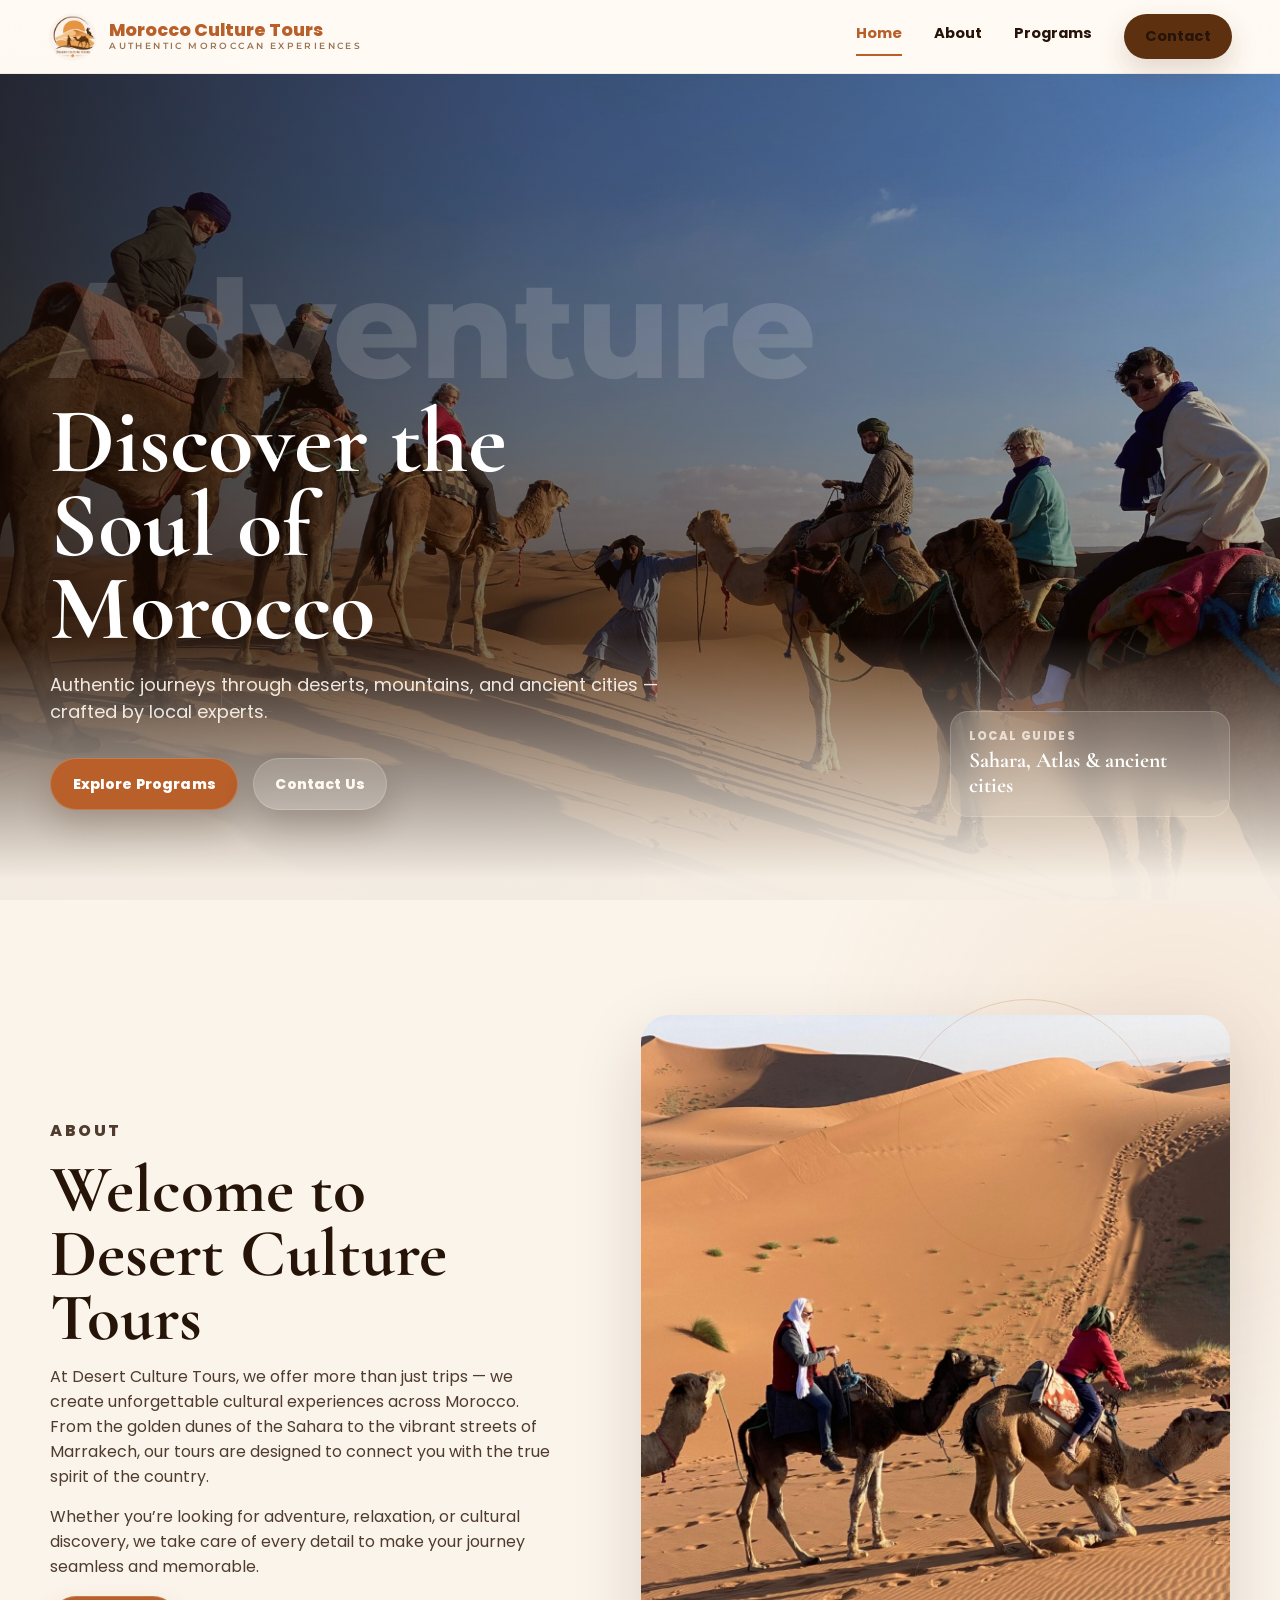
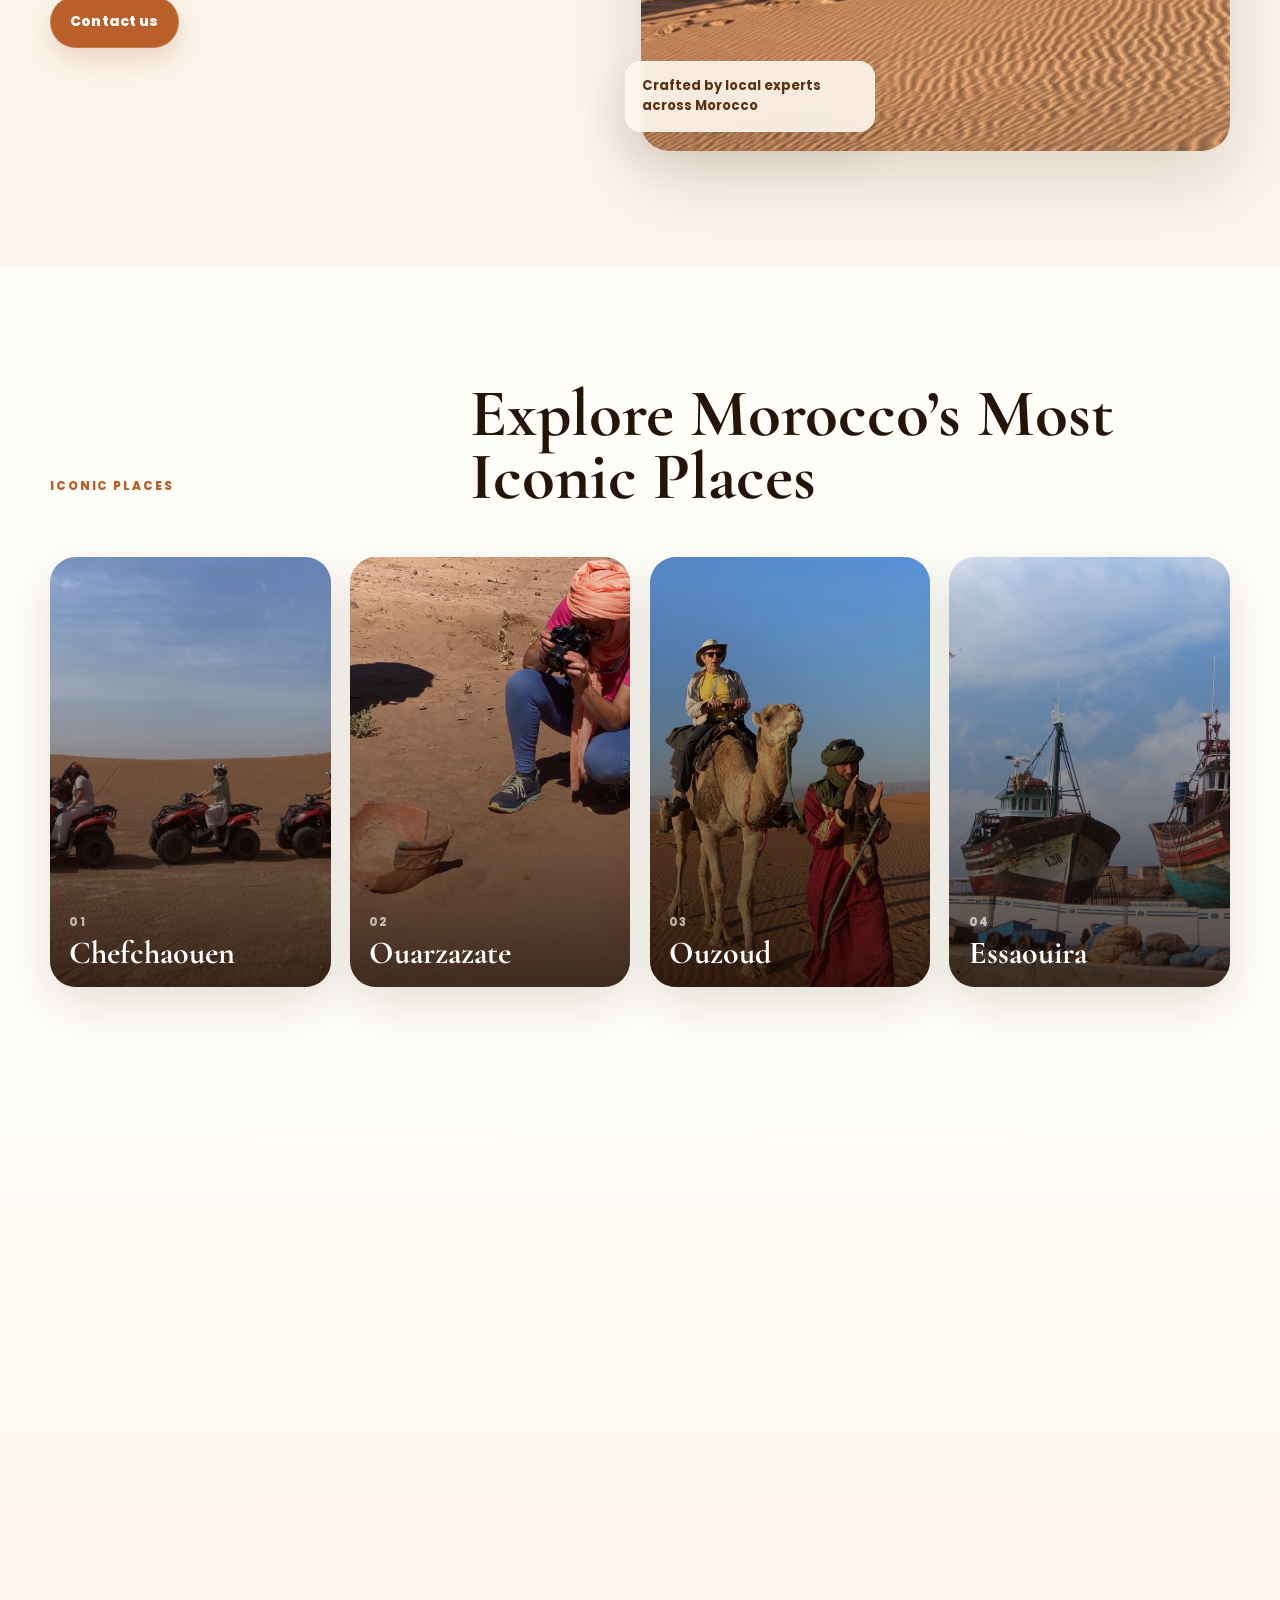
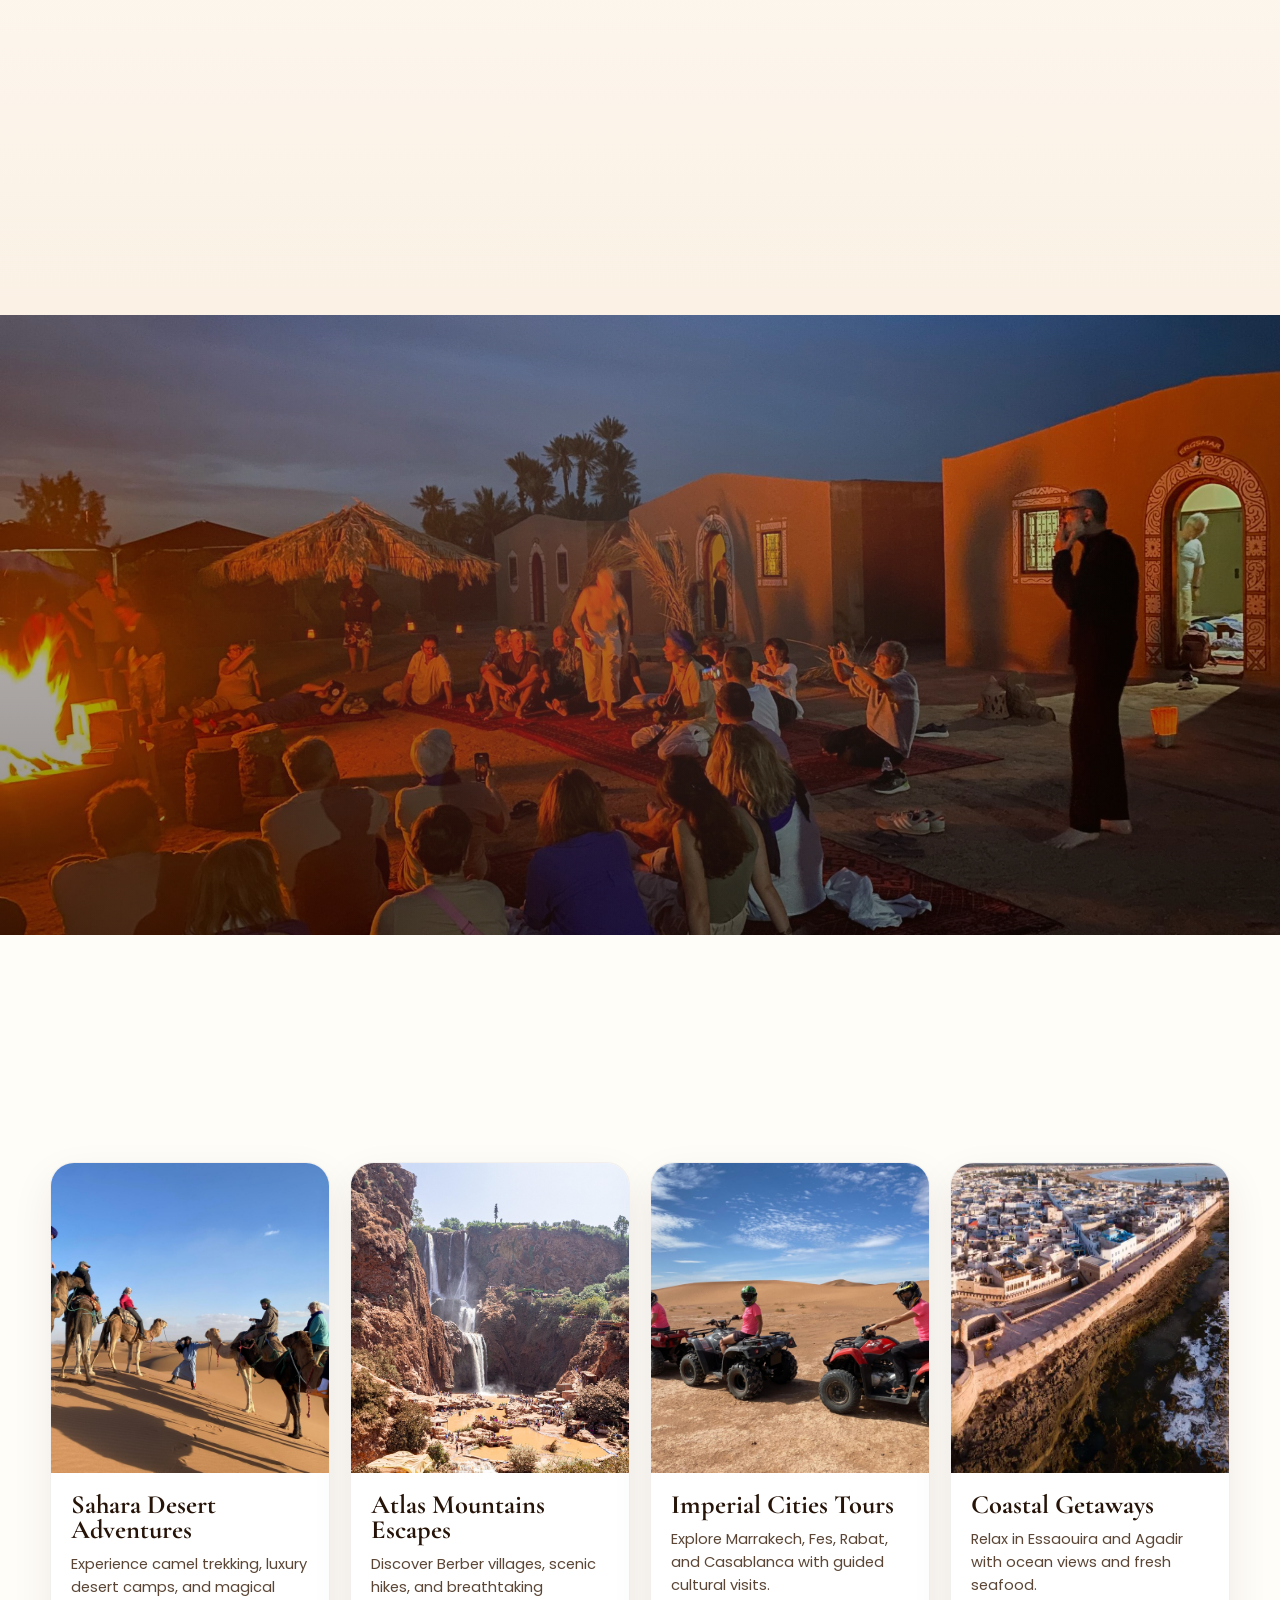
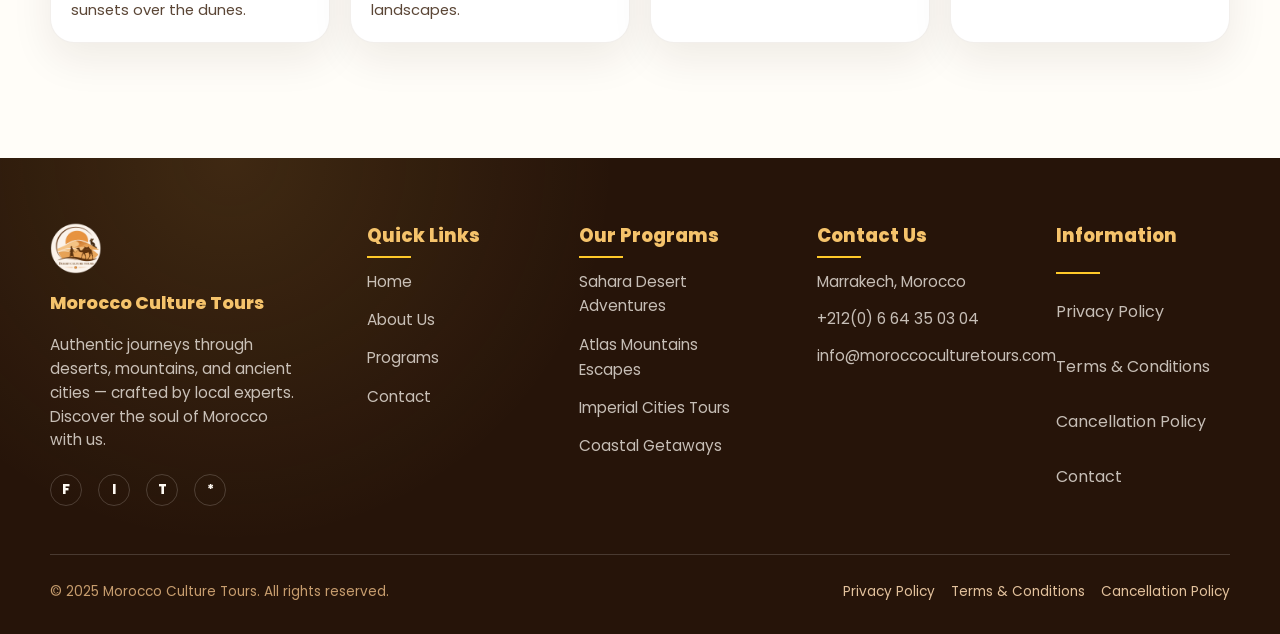
==== index.html @ 479c7462 "all project" ====
﻿<!DOCTYPE html>
<html lang="en">
  <head>
    <meta charset="UTF-8" />
    <meta name="viewport" content="width=device-width, initial-scale=1.0" />
    <title>Morocco Culture Tours | Authentic Moroccan Experiences</title>
    <meta
      name="description"
      content="Authentic journeys through deserts, mountains, and ancient cities crafted by local Morocco travel experts."
    />
    <link rel="canonical" href="https://desertculturetours.dreamhosters.com/" />
    <link rel="icon" href="assets/images/logo.png" />
    <link rel="preconnect" href="https://fonts.googleapis.com" />
    <link rel="preconnect" href="https://fonts.gstatic.com" crossorigin />
    <link
      href="https://fonts.googleapis.com/css2?family=Cormorant+Garamond:wght@500;600;700&family=Montserrat:wght@400;500;600;700;800&family=Playfair+Display:wght@500;600;700;800&family=Poppins:wght@400;500;600;700&display=swap"
      rel="stylesheet"
    />
    <link rel="stylesheet" href="assets/css/style.css" />
  </head>
  <body class="home-page premium-home">
    <a class="skip-link" href="#main">Skip to content</a>

    <header class="mct-header premium-header">
      <a class="mct-brand" href="index.html" aria-label="Morocco Culture Tours home">
        <img src="assets/images/logo.png" alt="Morocco Culture Tours Logo" width="64" height="64" />
        <span class="mct-site-name">
          <span class="main-name">Morocco Culture Tours</span>
          <span class="sub-name">Authentic Moroccan Experiences</span>
        </span>
      </a>
      <button class="mct-toggle" type="button" aria-label="Open menu" aria-expanded="false" aria-controls="mainNav">
        <span></span><span></span><span></span>
      </button>
      <nav aria-label="Primary navigation">
        <ul class="mct-nav" id="mainNav">
          <li class="active"><a href="index.html">Home</a></li>
          <li><a href="about.html">About</a></li>
          <li><a href="programs.html">Programs</a></li>
          <li><a href="contact.html" class="mct-contact-btn">Contact</a></li>
        </ul>
      </nav>
    </header>

    <main id="main">
      <section class="lux-hero" aria-labelledby="hero-title">
        <img
          class="lux-hero-media"
          src="assets/images/hero-sahara.jpeg"
          width="2048"
          height="1536"
          alt="Travelers riding camels through Sahara dunes"
        />
        <div class="lux-hero-overlay"></div>
        <div class="lux-hero-content reveal">
          <p class="hero-kicker">Adventure</p>
          <h1 id="hero-title">Discover the Soul of Morocco</h1>
          <p>
            Authentic journeys through deserts, mountains, and ancient cities &mdash; crafted by local experts.
          </p>
          <div class="hero-actions" aria-label="Home page actions">
            <a class="lux-button" href="programs.html">Explore Programs</a>
            <a class="lux-button secondary" href="contact.html">Contact Us</a>
          </div>
        </div>
        <div class="hero-note reveal" aria-hidden="true">
          <span>Local guides</span>
          <strong>Sahara, Atlas &amp; ancient cities</strong>
        </div>
      </section>

      <section class="lux-section lux-about" aria-labelledby="about-title">
        <div class="lux-container lux-split">
          <div class="lux-copy reveal">
            <p class="eyebrow">About</p>
            <h2 id="about-title">Welcome to Desert Culture Tours</h2>
            <p>
              At Desert Culture Tours, we offer more than just trips &mdash; we create unforgettable cultural experiences
              across Morocco. From the golden dunes of the Sahara to the vibrant streets of Marrakech, our tours are
              designed to connect you with the true spirit of the country.
            </p>
            <p>
              Whether you&rsquo;re looking for adventure, relaxation, or cultural discovery, we take care of every detail to
              make your journey seamless and memorable.
            </p>
            <a class="lux-button compact" href="contact.html">Contact us</a>
          </div>
          <figure class="lux-image-stack reveal">
            <img src="assets/images/about-story.jpeg" width="2048" height="1536" alt="Camel caravan crossing Sahara dunes" />
            <figcaption>Crafted by local experts across Morocco</figcaption>
          </figure>
        </div>
      </section>

      <section class="lux-section lux-destinations" aria-labelledby="destinations-title">
        <div class="lux-container">
          <div class="lux-section-head reveal">
            <p class="eyebrow">Iconic Places</p>
            <h2 id="destinations-title">Explore Morocco&rsquo;s Most Iconic Places</h2>
          </div>
          <div class="lux-destination-grid">
            <article class="lux-destination-card reveal">
              <img src="assets/images/chefchaouen.jpeg" width="1024" height="1024" alt="Chefchaouen blue city streets" />
              <div>
                <span>01</span>
                <h3>Chefchaouen</h3>
              </div>
            </article>
            <article class="lux-destination-card reveal">
              <img src="assets/images/ouarzazate.jpeg" width="1536" height="2048" alt="Ouarzazate desert architecture" />
              <div>
                <span>02</span>
                <h3>Ouarzazate</h3>
              </div>
            </article>
            <article class="lux-destination-card reveal">
              <img src="assets/images/ouzoud.jpeg" width="1536" height="2048" alt="Ouzoud waterfalls surrounded by cliffs" />
              <div>
                <span>03</span>
                <h3>Ouzoud</h3>
              </div>
            </article>
            <article class="lux-destination-card reveal">
              <img src="assets/images/essaouira.jpg" width="1280" height="960" alt="Essaouira coastal medina and ocean" />
              <div>
                <span>04</span>
                <h3>Essaouira</h3>
              </div>
            </article>
          </div>
        </div>
      </section>

      <section class="lux-section lux-experience" aria-labelledby="experience-title">
        <div class="lux-container lux-split reverse">
          <div class="experience-collage reveal" aria-label="Moroccan travel moments">
            <img class="collage-main" src="assets/images/program-zagora.jpg" width="1024" height="768" alt="Camel ride in the Moroccan desert" />
            <img class="collage-round" src="assets/images/about-story.jpeg" width="2048" height="1536" alt="Travelers with camels in the Sahara" />
            <img class="collage-small" src="assets/images/about-hero.jpeg" width="2048" height="1536" alt="Local guide in the desert" />
          </div>
          <div class="lux-copy reveal">
            <p class="eyebrow">Experience</p>
            <h2 id="experience-title">Experience Morocco Differently</h2>
            <p>
              Morocco is a land of contrasts &mdash; where ancient traditions meet modern life. With Desert Culture Tours, you&rsquo;ll:
            </p>
            <ul class="lux-experience-list">
              <li><span></span>Walk through historic medinas</li>
              <li><span></span>Share tea with local families</li>
              <li><span></span>Ride camels across the Sahara</li>
              <li><span></span>Discover hidden gems away from crowds</li>
            </ul>
          </div>
        </div>
      </section>

      <section class="lux-cta" aria-labelledby="cta-title">
        <img src="assets/images/program-ouzoud.jpeg" width="1884" height="850" alt="Golden Sahara dunes at sunset" />
        <div class="lux-cta-overlay"></div>
        <div class="lux-cta-content reveal">
          <p class="eyebrow">Plan Your Journey</p>
          <h2 id="cta-title">Start Your Moroccan Adventure Today</h2>
          <p>Let us design your perfect journey through Morocco.</p>
          <a class="lux-button secondary light" href="about.html">About us</a>
        </div>
      </section>

      <section class="lux-section lux-tours" aria-labelledby="tours-title">
        <div class="lux-container">
          <div class="lux-section-head reveal">
            <p class="eyebrow">Signature Tours</p>
            <h2 id="tours-title">Our Most Popular Tours</h2>
            <a class="lux-text-link" href="programs.html">Discover more</a>
          </div>
          <div class="lux-tour-grid">
            <article class="lux-tour-card reveal">
              <img src="assets/images/hero-sahara.jpeg" width="2048" height="1536" alt="Sahara Desert Adventures" />
              <div>
                <h3>Sahara Desert Adventures</h3>
                <p>Experience camel trekking, luxury desert camps, and magical sunsets over the dunes.</p>
              </div>
            </article>
            <article class="lux-tour-card reveal">
              <img src="assets/images/program-atlas.jpg" width="1024" height="768" alt="Atlas Mountains Escapes" />
              <div>
                <h3>Atlas Mountains Escapes</h3>
                <p>Discover Berber villages, scenic hikes, and breathtaking landscapes.</p>
              </div>
            </article>
            <article class="lux-tour-card reveal">
              <img src="assets/images/program-imperial.jpeg" width="1024" height="768" alt="Imperial Cities Tours" />
              <div>
                <h3>Imperial Cities Tours</h3>
                <p>Explore Marrakech, Fes, Rabat, and Casablanca with guided cultural visits.</p>
              </div>
            </article>
            <article class="lux-tour-card reveal">
              <img src="assets/images/program-essaouira.webp" width="1000" height="667" alt="Coastal Getaways" />
              <div>
                <h3>Coastal Getaways</h3>
                <p>Relax in Essaouira and Agadir with ocean views and fresh seafood.</p>
              </div>
            </article>
          </div>
        </div>
      </section>
    </main>

    <footer class="mct-footer premium-footer">
      <div class="mct-footer-container">
        <div class="mct-footer-grid">
          <div class="mct-footer-brand">
            <div class="mct-footer-logo">
              <img src="assets/images/logo.png" alt="Morocco Culture Tours Logo" />
              <span class="site-name">Morocco Culture Tours</span>
            </div>
            <div class="mct-footer-tagline">
              Authentic journeys through deserts, mountains, and ancient cities &mdash; crafted by local experts.
              Discover the soul of Morocco with us.
            </div>
            <div class="mct-footer-social">
              <span aria-label="Facebook">F</span>
              <span aria-label="Instagram">I</span>
              <span aria-label="Twitter">T</span>
              <span aria-label="TripAdvisor">*</span>
            </div>
          </div>
          <div>
            <h4>Quick Links</h4>
            <ul class="mct-footer-links">
              <li><a href="index.html">Home</a></li>
              <li><a href="about.html">About Us</a></li>
              <li><a href="programs.html">Programs</a></li>
              <li><a href="contact.html">Contact</a></li>
            </ul>
          </div>
          <div>
            <h4>Our Programs</h4>
            <ul class="mct-footer-links">
              <li><a href="programs.html">Sahara Desert Adventures</a></li>
              <li><a href="programs.html">Atlas Mountains Escapes</a></li>
              <li><a href="programs.html">Imperial Cities Tours</a></li>
              <li><a href="programs.html">Coastal Getaways</a></li>
            </ul>
          </div>
          <div class="mct-footer-contact">
            <h4>Contact Us</h4>
            <p>Marrakech, Morocco</p>
            <p>+212(0) 6 64 35 03 04</p>
            <p>info@moroccoculturetours.com</p>
          </div>
          <nav aria-label="Information">
            <h3>Information</h3>
            <a href="privacy-policy.html">Privacy Policy</a>
            <a href="terms.html">Terms &amp; Conditions</a>
            <a href="cancellation-policy.html">Cancellation Policy</a>
            <a href="contact.html">Contact</a>
          </nav>
        </div>
        <div class="mct-footer-bottom">
          <div>&copy; 2025 Morocco Culture Tours. All rights reserved.</div>
          <div class="mct-footer-bottom-links">
            <a href="privacy-policy.html">Privacy Policy</a>
            <a href="terms.html">Terms &amp; Conditions</a>
            <a href="cancellation-policy.html">Cancellation Policy</a>
          </div>
        </div>
      </div>
    </footer>
    <script src="assets/js/script.js"></script>
  </body>
</html>
---- assets/css/style.css ----
:root {
  --page: #fffdf9;
  --cream: #fbf2e8;
  --soft: #fff7ee;
  --orange: #ef9638;
  --orange-dark: #be6418;
  --brown: #693206;
  --brown-dark: #4d2506;
  --ink: #111111;
  --muted: #5d5148;
  --gold: #f8c516;
  --line: rgba(239, 150, 56, 0.45);
  --shadow: 0 20px 55px rgba(66, 43, 22, 0.14);
}

* {
  box-sizing: border-box;
}

html {
  scroll-behavior: smooth;
  overflow-x: hidden;
}

body {
  margin: 0;
  color: var(--ink);
  background: var(--page);
  font-family: "Poppins", "Montserrat", sans-serif;
  line-height: 1.5;
  overflow-x: hidden;
}

img {
  display: block;
  max-width: 100%;
  height: auto;
}

a {
  color: inherit;
}

:focus-visible {
  outline: 3px solid #0d7fa5;
  outline-offset: 3px;
}

.skip-link {
  position: fixed;
  top: 1rem;
  left: 1rem;
  z-index: 200;
  transform: translateY(-160%);
  padding: 0.7rem 1rem;
  background: var(--brown);
  color: #fff;
  text-decoration: none;
}

.skip-link:focus {
  transform: translateY(0);
}

.container {
  width: min(1120px, calc(100% - 2rem));
  margin-inline: auto;
}

.mct-header {
  position: sticky;
  top: 0;
  z-index: 100;
  display: flex;
  align-items: center;
  justify-content: space-between;
  min-height: 88px;
  padding: 0.7rem 3rem;
  border-bottom: 1px solid rgba(190, 100, 24, 0.32);
  background: #fffaf4;
}

.mct-brand {
  display: flex;
  align-items: center;
  gap: 0.7rem;
  text-decoration: none;
  min-width: 0;
}

.mct-brand img {
  width: 54px;
  height: 54px;
  object-fit: contain;
}

.mct-site-name {
  display: flex;
  flex-direction: column;
  min-width: 0;
}

.main-name {
  color: var(--orange-dark);
  font-size: 1.25rem;
  font-weight: 800;
  line-height: 1.1;
  white-space: nowrap;
}

.sub-name {
  color: #a47850;
  font-family: "Montserrat", sans-serif;
  font-size: 0.62rem;
  font-weight: 600;
  letter-spacing: 2.8px;
  line-height: 1.3;
  text-transform: uppercase;
  white-space: nowrap;
}

.mct-nav {
  display: flex;
  align-items: center;
  gap: 2rem;
  padding: 0;
  margin: 0;
  list-style: none;
}

.mct-nav a {
  display: block;
  padding: 0.35rem 0 0.55rem;
  border-bottom: 2px solid transparent;
  color: #1f1611;
  font-size: 1rem;
  font-weight: 600;
  text-decoration: none;
  transition: color 0.2s ease, border-color 0.2s ease, transform 0.2s ease;
}

.mct-nav a:hover,
.mct-nav .active > a {
  color: var(--orange-dark);
  border-bottom-color: var(--orange);
}

.mct-nav .mct-contact-btn {
  min-width: 112px;
  padding: 0.65rem 1.25rem;
  border: 0;
  border-radius: 999px;
  background: var(--orange-dark);
  color: #fff;
  text-align: center;
}

.mct-nav .active > .mct-contact-btn,
.mct-nav .mct-contact-btn:hover {
  border: 0;
  background: #a95716;
  color: #fff;
}

.mct-toggle {
  display: none;
  width: 44px;
  height: 44px;
  border: 0;
  background: transparent;
  cursor: pointer;
}

.mct-toggle span {
  display: block;
  width: 25px;
  height: 2px;
  margin: 6px auto;
  background: var(--brown);
}

.home-hero,
.page-hero {
  position: relative;
  overflow: hidden;
  background: #fff;
}

.home-hero {
  min-height: 890px;
}

.home-hero > img {
  position: absolute;
  inset: 0;
  width: 100%;
  height: 100%;
  object-fit: cover;
  object-position: center 38%;
  filter: saturate(1.08);
}

.home-hero::before {
  display: none;
}

.home-hero::after {
  display: none;
}

.home-hero .hero-inner {
  display: none;
}

.home-page .hero-shade {
  display: none;
}

.home-hero::before {
  content: "";
  position: absolute;
  right: 7%;
  bottom: 5%;
  width: min(33vw, 440px);
  aspect-ratio: 0.55;
  background: url("../images/morocco-detail.png") center bottom / contain no-repeat;
  z-index: 2;
}

.home-hero::after,
.page-hero::after,
.desert-cta::after {
  content: "";
  position: absolute;
  left: -2%;
  right: -2%;
  bottom: -1px;
  height: 90px;
  pointer-events: none;
  background:
    radial-gradient(circle at 8% 64%, transparent 0 12px, #fff 13px 15px, transparent 16px),
    radial-gradient(circle at 18% 42%, transparent 0 9px, #fff 10px 12px, transparent 13px),
    radial-gradient(circle at 28% 70%, transparent 0 15px, #fff 16px 19px, transparent 20px),
    radial-gradient(circle at 40% 48%, transparent 0 7px, #fff 8px 10px, transparent 11px),
    radial-gradient(circle at 55% 68%, transparent 0 11px, #fff 12px 14px, transparent 15px),
    radial-gradient(circle at 76% 44%, transparent 0 8px, #fff 9px 12px, transparent 13px),
    linear-gradient(to bottom, transparent 0 34%, #fff 35% 100%);
  background-size: 120px 80px, 150px 70px, 130px 82px, 110px 74px, 150px 78px, 120px 80px, 100% 100%;
  z-index: 4;
}

.hero-shade {
  position: absolute;
  inset: 0;
  background: linear-gradient(to bottom, rgba(0, 56, 66, 0.1), rgba(34, 20, 8, 0.15) 68%, rgba(34, 20, 8, 0.22));
  z-index: 1;
}

.hero-inner {
  position: relative;
  z-index: 3;
  width: min(1120px, calc(100% - 2rem));
  min-height: 760px;
  margin-inline: auto;
  padding-top: 8rem;
  color: #fff;
}

.home-hero h2 {
  margin: 0;
  color: rgba(255, 255, 255, 0.78);
  font-family: "Montserrat", sans-serif;
  font-size: clamp(5rem, 11vw, 10rem);
  font-weight: 800;
  line-height: 0.9;
}

.home-hero h1 {
  width: 520px;
  margin: 21rem 0 0 0;
  color: #fff;
  font-family: "Playfair Display", Georgia, serif;
  font-size: clamp(2.8rem, 4.8vw, 4.7rem);
  font-weight: 800;
  line-height: 1;
}

.home-hero p {
  max-width: 610px;
  margin: 1rem 0 0;
  color: #fff;
  font-size: 1.02rem;
  font-weight: 500;
}

.page-hero {
  min-height: 900px;
  padding: 0;
}

.page-hero .container {
  position: relative;
  min-height: inherit;
  z-index: 3;
}

.page-hero h1 {
  position: absolute;
  margin: 0;
  color: rgba(239, 150, 56, 0.94);
  font-family: "Playfair Display", Georgia, serif;
  font-size: clamp(5rem, 11vw, 10.5rem);
  font-weight: 700;
  line-height: 0.9;
}

.page-hero .script-label {
  display: none;
}

.programs-hero,
.about-hero {
  background-position: center bottom;
  background-size: cover;
  background-repeat: no-repeat;
}

.programs-hero {
  min-height: 900px;
  background-image: url("../images/clone-programs-hero.png");
  background-position: center top;
}

.programs-hero::before,
.about-hero::before {
  content: "";
  position: absolute;
  width: min(29vw, 455px);
  aspect-ratio: 1;
  border-radius: 50%;
  background: radial-gradient(circle at 55% 62%, #fff916 0, #ffd51b 42%, #ffc114 100%);
  z-index: 1;
}

.programs-hero::before {
  top: 12px;
  left: 8.2%;
}

.programs-hero::before,
.programs-hero::after {
  display: none;
}

.programs-hero h1 {
  top: 112px;
  left: -2.5rem;
  z-index: 2;
  opacity: 0;
}

.about-hero {
  background-image: url("../images/clone-about-hero.png");
  background-position: center top;
}

.about-hero::before,
.about-hero::after {
  display: none;
}

.about-hero h1 {
  top: 90px;
  right: -1.3rem;
  font-size: clamp(5rem, 10vw, 10rem);
  opacity: 0;
}

.script-label {
  position: relative;
  display: inline-flex;
  align-items: center;
  min-width: 125px;
  margin: 0 0 1.1rem;
  padding: 0.42rem 1.2rem;
  border-radius: 999px;
  background: var(--orange);
  color: #fff;
  font-family: "Playfair Display", Georgia, serif;
  font-size: 0.95rem;
  font-weight: 700;
  line-height: 1;
}

.script-label::after {
  content: "";
  position: absolute;
  left: 100%;
  top: 50%;
  width: min(45vw, 480px);
  height: 1px;
  background: var(--line);
}

.split-section,
.story-section,
.experience,
.destinations,
.popular-tours,
.program-list,
.mission-section,
.why-section {
  padding: clamp(4.5rem, 8vw, 7rem) 0;
}

.split-section {
  position: relative;
  background: #fff;
}

.about-page .split-section {
  background: var(--cream);
  padding-top: 4.4rem;
  padding-bottom: 5.2rem;
}

.split-section::after {
  content: "Welcome";
  position: absolute;
  left: 20%;
  bottom: -1.8rem;
  z-index: 0;
  color: rgba(239, 150, 56, 0.17);
  font-family: "Playfair Display", Georgia, serif;
  font-size: clamp(6rem, 13vw, 13rem);
  font-weight: 700;
  line-height: 1;
  pointer-events: none;
}

.about-page .split-section::after,
body:has(.about-hero) .split-section::after {
  content: "Tours";
}

.split-grid {
  position: relative;
  z-index: 1;
  display: grid;
  grid-template-columns: minmax(0, 0.9fr) minmax(0, 1.1fr);
  gap: clamp(2rem, 7vw, 7rem);
  align-items: center;
}

.home-page .split-grid,
.about-page .split-section .split-grid {
  width: min(850px, calc(100% - 2rem));
}

.about-page .split-section .split-grid {
  grid-template-columns: 0.95fr 1.05fr;
  gap: 4.5rem;
}

.section-copy {
  max-width: 620px;
}

.section-copy h2,
.section-title h2,
.desert-cta h2,
.glass-card h2,
.policy-content h1 {
  margin: 0 0 1rem;
  color: var(--orange);
  font-family: "Playfair Display", Georgia, serif;
  font-size: clamp(2.3rem, 4.2vw, 4rem);
  font-weight: 700;
  line-height: 1.05;
}

.section-copy p,
.tour-teaser p,
.why-card p,
.policy-content p {
  color: var(--ink);
  font-size: 1rem;
}

.mct-button,
.details-toggle {
  display: inline-flex;
  align-items: center;
  justify-content: center;
  min-height: 42px;
  padding: 0.72rem 1.35rem;
  border: 0;
  border-radius: 999px;
  background: var(--orange);
  color: #fff;
  font-family: "Poppins", sans-serif;
  font-size: 0.92rem;
  font-weight: 700;
  line-height: 1;
  text-decoration: none;
  cursor: pointer;
  transition: transform 0.18s ease, background-color 0.18s ease, box-shadow 0.18s ease;
}

.mct-button::after {
  content: "  >";
  font-weight: 800;
}

.mct-button:hover,
.details-toggle:hover {
  transform: translateY(-2px);
  background: var(--orange-dark);
  box-shadow: 0 10px 20px rgba(190, 100, 24, 0.18);
}

.mct-button.light {
  background: var(--brown);
}

.portrait-wrap {
  position: relative;
}

.portrait-wrap .script-label {
  display: none;
}

.portrait-wrap img,
.rounded-img,
.experience-image img {
  width: 100%;
  max-height: 500px;
  object-fit: cover;
  filter: drop-shadow(0 16px 25px rgba(31, 17, 5, 0.12));
}

.about-page .split-section .rounded-img {
  max-height: 350px;
}

.portrait-wrap img,
.rounded-img {
  clip-path: polygon(8% 15%, 18% 4%, 43% 0, 56% 8%, 78% 5%, 100% 24%, 94% 52%, 100% 78%, 72% 94%, 49% 100%, 26% 94%, 5% 83%, 0 55%);
}

.destinations {
  background: #fff;
}

.section-title {
  text-align: center;
  margin-bottom: 2.2rem;
}

.section-title .script-label {
  justify-content: center;
}

.section-title .script-label::before {
  content: "";
  position: absolute;
  right: 100%;
  top: 50%;
  width: min(45vw, 480px);
  height: 1px;
  background: var(--line);
}

.destination-grid {
  display: grid;
  grid-template-columns: repeat(4, 1fr);
  gap: 2rem;
}

.destination-card {
  position: relative;
  min-height: 455px;
  overflow: hidden;
  border-radius: 8px;
  background: #ddd;
  box-shadow: 0 12px 24px rgba(26, 14, 3, 0.12);
  transition: transform 0.22s ease, box-shadow 0.22s ease;
}

.destination-card img {
  width: 100%;
  height: 100%;
  min-height: 455px;
  object-fit: cover;
}

.destination-card::after {
  content: "";
  position: absolute;
  inset: auto 0 0;
  height: 46%;
  background: linear-gradient(to top, rgba(0, 0, 0, 0.75), transparent);
}

.destination-card h3 {
  position: absolute;
  left: 1.2rem;
  bottom: 1.2rem;
  z-index: 1;
  margin: 0;
  color: #fff;
  font-family: "Great Vibes", cursive;
  font-size: 2.1rem;
  font-weight: 400;
  text-shadow: 0 2px 10px rgba(0, 0, 0, 0.35);
}

.experience .split-grid {
  grid-template-columns: 0.9fr 1.1fr;
}

.experience-image {
  position: relative;
  min-height: 520px;
}

.experience-image img {
  position: absolute;
  object-fit: cover;
  box-shadow: none;
}

.experience-image img:nth-child(1),
.experience-image img {
  left: 0;
  top: 0;
  width: 44%;
  height: 310px;
  border-radius: 90px 12px 12px 12px;
}

.experience-image::before,
.experience-image::after {
  content: "";
  position: absolute;
  background-size: cover;
  background-position: center;
  box-shadow: 0 0 0 14px #fff;
}

.experience-image::before {
  left: 27%;
  top: 140px;
  width: 48%;
  aspect-ratio: 1;
  border-radius: 50%;
  background-image: url("../images/program-zagora.jpg");
}

.experience-image::after {
  right: 0;
  bottom: 0;
  width: 36%;
  height: 300px;
  border-radius: 12px 12px 90px 12px;
  background-image: url("../images/about-hero.jpeg");
}

.check-list {
  display: grid;
  gap: 1rem;
  padding: 0;
  margin: 1.8rem 0 0;
  list-style: none;
}

.check-list li {
  position: relative;
  padding: 0.8rem 1rem 0.8rem 3.1rem;
  border-radius: 8px;
  background: var(--cream);
  color: var(--brown);
  font-weight: 500;
}

.check-list li::before {
  content: "+";
  position: absolute;
  left: 1.05rem;
  top: 50%;
  transform: translateY(-50%);
  color: var(--orange);
  font-weight: 900;
}

.desert-cta {
  position: relative;
  min-height: 760px;
  overflow: hidden;
  background: #fff url("../images/clone-desert-band.png") center bottom / cover no-repeat;
}

.about-page .desert-cta {
  min-height: 850px;
  background-image: url("../images/clone-about-book-band.png");
  background-position: center top;
}

.about-page .desert-cta::after {
  display: none;
}

.about-page .desert-cta .container {
  padding-top: 4rem;
  opacity: 0;
}

.desert-cta .container {
  position: relative;
  z-index: 2;
  padding-top: 6rem;
  padding-left: 46%;
}

.desert-cta .script-label {
  position: absolute;
  left: -42%;
  top: 4rem;
  z-index: 0;
  display: block;
  min-width: 0;
  padding: 0;
  background: transparent;
  color: rgba(239, 150, 56, 0.17);
  font-size: clamp(6rem, 13vw, 13rem);
  pointer-events: none;
}

.desert-cta .script-label::after {
  display: none;
}

.desert-cta h2 {
  color: var(--brown-dark);
  font-size: clamp(2.7rem, 4.9vw, 5rem);
}

.desert-cta p {
  color: #100c09;
}

.popular-tours {
  background: #fff;
}

.tour-teaser-grid {
  display: grid;
  grid-template-columns: repeat(4, 1fr);
  gap: 2rem;
}

.tour-teaser {
  background: transparent;
}

.tour-teaser img {
  width: 100%;
  height: 440px;
  object-fit: cover;
  border-radius: 8px;
}

.tour-teaser h3 {
  margin: 1.1rem 0 0.35rem;
  color: #0e0a06;
  font-family: "Playfair Display", Georgia, serif;
  font-size: 1.45rem;
  line-height: 1.05;
}

.tour-teaser p {
  margin: 0;
  line-height: 1.45;
}

.story-section {
  background: #fff;
}

.story-section .split-grid {
  grid-template-columns: 0.85fr 1.15fr;
}

.story-section .reverse > img {
  order: 2;
  max-height: 640px;
}

.why-section {
  background: #fff;
}

.why-grid {
  display: grid;
  grid-template-columns: repeat(4, 1fr);
  gap: 1.6rem;
}

.why-card {
  min-height: 220px;
  padding: 2rem 1.25rem;
  border-radius: 8px;
  background: #fff;
  box-shadow: 0 10px 24px rgba(26, 14, 3, 0.13);
  text-align: center;
}

.why-card img {
  width: 70px;
  height: 70px;
  object-fit: contain;
  margin: 0 auto 1rem;
}

.why-card h3 {
  margin: 0 0 0.8rem;
  color: var(--orange);
  font-family: "Playfair Display", Georgia, serif;
  font-size: 1.35rem;
}

.why-card p {
  margin: 0;
}

.mission-section {
  background: #fff;
}

.mission-section h3 {
  margin: 0 0 1rem;
  color: var(--orange);
  font-family: "Playfair Display", Georgia, serif;
  font-size: clamp(2rem, 3.4vw, 3.1rem);
  line-height: 1.02;
}

.program-list {
  padding-top: 6rem;
  background: #fff;
}

.program-list .container {
  width: min(1150px, calc(100% - 2rem));
  display: grid;
  grid-template-columns: repeat(3, 1fr);
  gap: 2rem;
  align-items: start;
}

.program-card {
  overflow: hidden;
  border-radius: 8px;
  background: var(--orange);
  box-shadow: none;
  transition: transform 0.2s ease, box-shadow 0.2s ease;
}

.program-card:first-child {
  grid-row: span 2;
}

.program-card > img {
  width: 100%;
  height: 255px;
  object-fit: cover;
}

.program-card:first-child > img {
  height: 645px;
  object-position: center;
}

.program-summary {
  padding: 1.35rem 1.5rem 1.45rem;
  background: var(--orange);
  color: #fff;
}

.duration {
  display: inline-flex;
  align-items: center;
  gap: 0.55rem;
  margin-bottom: 0.85rem;
  color: #fff;
  font-size: 1rem;
  font-weight: 800;
}

.duration::before {
  content: "";
  width: 15px;
  height: 15px;
  border-radius: 50%;
  background: #fff;
  box-shadow: inset 5px 0 0 rgba(239, 150, 56, 0.45);
}

.program-summary h2 {
  min-height: 3.1rem;
  margin: 0 0 1rem;
  color: #fff;
  font-family: "Playfair Display", Georgia, serif;
  font-size: 1.78rem;
  font-weight: 800;
  line-height: 1.02;
}

.program-actions {
  display: flex;
  gap: 1rem;
  align-items: center;
  flex-wrap: wrap;
}

.program-actions .mct-button {
  min-height: 40px;
  padding: 0.65rem 1.25rem;
  border-radius: 5px;
  background: #fff;
  color: var(--orange);
}

.program-actions .mct-button:hover {
  background: #fff8f1;
}

.details-toggle {
  min-height: 40px;
  padding: 0.65rem 1.25rem;
  border-radius: 5px;
  background: var(--brown);
  color: #fff;
}

.program-details {
  display: none;
  padding: 1.35rem 1.5rem;
  background: #fffaf3;
  color: #1b120c;
}

.program-details.open {
  display: block;
}

.program-details h2,
.program-details h3,
.program-details h4 {
  color: var(--brown);
  font-family: "Playfair Display", Georgia, serif;
}

.program-details h2 {
  display: none;
}

.program-details h3 {
  margin-top: 0;
  font-size: 1.35rem;
}

.program-details h4 {
  margin: 1rem 0 0.25rem;
}

.program-details p,
.program-details li {
  color: #3f332a;
  font-size: 0.94rem;
}

.contact-section {
  min-height: calc(100vh - 88px);
  display: grid;
  place-items: center;
  padding: clamp(3rem, 6vw, 5rem) 1rem;
  background: #fff;
}

.contact-page .mct-header,
.contact-page .mct-footer {
  display: none;
}

.contact-page .contact-section {
  min-height: 100vh;
}

.contact-grid {
  width: min(1140px, 100%);
  display: grid;
  grid-template-columns: 540px minmax(0, 1fr);
  gap: 3.1rem;
  padding: 0.7rem;
  border-radius: 8px;
  background: #fff;
  box-shadow: 0 22px 60px rgba(0, 0, 0, 0.13);
}

.contact-visual {
  position: relative;
  min-height: 690px;
  overflow: hidden;
  border-radius: 7px;
  background: #123 url("../images/clone-contact-desert.png") center top / cover no-repeat;
}

.contact-visual::before {
  content: "";
  position: absolute;
  inset: 0;
  background: linear-gradient(to bottom, rgba(0, 46, 57, 0.42), rgba(10, 8, 6, 0.1) 46%, rgba(0, 0, 0, 0.35));
}

.contact-visual-card {
  position: absolute;
  left: 0.7rem;
  right: 0.7rem;
  bottom: 0.7rem;
  padding: 1.9rem 2rem;
  border-radius: 8px;
  background: rgba(255, 250, 242, 0.88);
  backdrop-filter: blur(4px);
}

.contact-visual-card h2 {
  margin: 0 0 0.6rem;
  color: #000;
  font-family: "Poppins", sans-serif;
  font-size: 1.65rem;
  line-height: 1.18;
}

.contact-visual-card p {
  margin: 0 0 1.6rem;
  color: #141414;
  font-size: 1rem;
}

.contact-copy {
  padding: 2.3rem 1.9rem 1.5rem 0;
  text-align: center;
}

.contact-copy h1 {
  margin: 0 0 1.45rem;
  color: #000;
  font-family: "Poppins", sans-serif;
  font-size: clamp(2.3rem, 3.3vw, 3.1rem);
  font-weight: 800;
  line-height: 1.08;
}

.contact-copy > p {
  max-width: 520px;
  margin: 0 auto 2.1rem;
  color: #0c0c0c;
  font-size: 1rem;
}

.custom-cf7 {
  display: grid;
  gap: 1.35rem;
}

.custom-cf7 p {
  margin: 0;
}

.custom-cf7 input[type="text"],
.custom-cf7 input[type="email"],
.custom-cf7 input[type="date"],
.custom-cf7 input[type="number"],
.custom-cf7 textarea {
  width: 100%;
  min-height: 50px;
  border: 1px solid transparent;
  border-radius: 8px;
  background: #fbf2ea;
  color: #23170d;
  padding: 0.92rem 1rem;
  font: 400 1rem "Poppins", sans-serif;
}

.custom-cf7 textarea {
  min-height: 100px;
  resize: vertical;
}

.custom-cf7 input::placeholder,
.custom-cf7 textarea::placeholder {
  color: #9a7052;
}

.custom-cf7 input:focus,
.custom-cf7 textarea:focus {
  border-color: #f0c5a7;
  outline: 0;
}

.custom-cf7 [aria-invalid="true"] {
  border-color: #d43622 !important;
  box-shadow: 0 0 0 2px rgba(212, 54, 34, 0.12);
}

.field-error {
  display: block;
  margin-top: 0.35rem;
  color: #b51d12;
  font-size: 0.84rem;
  text-align: left;
}

.form-status {
  min-height: 1.2rem;
  margin: -0.25rem 0 0;
  color: #1f6b38;
  font-size: 0.92rem;
  text-align: left;
}

.custom-cf7 input[type="submit"] {
  width: 100%;
  min-height: 48px;
  border: 0;
  border-radius: 8px;
  background: linear-gradient(90deg, #ff9c25, #ff6500);
  color: #fff;
  font: 700 1rem "Poppins", sans-serif;
  cursor: pointer;
  transition: transform 0.2s ease, filter 0.2s ease;
}

.custom-cf7 input[type="submit"]:hover {
  transform: translateY(-1px);
  filter: brightness(1.02);
}

.custom-cf7.is-loading input[type="submit"] {
  opacity: 0.72;
  cursor: progress;
}

.contact-cards {
  display: grid;
  gap: 1.25rem;
  margin-top: 1.55rem;
}

.compact-contact-cards {
  grid-template-columns: 1fr;
}

.original-hidden {
  display: none;
}

.info-card {
  display: flex;
  align-items: center;
  justify-content: center;
  gap: 1.35rem;
  min-height: 56px;
  padding: 0.6rem 1rem;
  border-radius: 8px;
  text-decoration: none;
}

.info-card[href^="tel"] {
  background: #b9ddf8;
}

.info-card[href^="mailto"] {
  background: #fee8d1;
}

.info-card img {
  width: 40px;
  height: 40px;
  object-fit: contain;
}

.info-card h2 {
  margin: 0;
  color: #000;
  font-family: "Poppins", sans-serif;
  font-size: 1rem;
  font-weight: 800;
  overflow-wrap: anywhere;
}

.original-contact-cta {
  display: none;
}

.legal-page {
  background: linear-gradient(180deg, #fffaf4 0%, var(--cream) 42%, #fffdf9 100%);
}

.legal-hero {
  width: min(900px, calc(100% - 2rem));
  margin-inline: auto;
  padding: clamp(4rem, 8vw, 7rem) 0 clamp(2.5rem, 5vw, 4rem);
  text-align: center;
}

.legal-hero h1 {
  margin: 0;
  color: var(--brown-dark);
  font-family: "Playfair Display", Georgia, serif;
  font-size: clamp(2.8rem, 7vw, 5.4rem);
  line-height: 0.95;
}

.legal-hero p:not(.section-kicker) {
  max-width: 760px;
  margin: 1.1rem auto 0;
  color: var(--muted);
  font-size: 1.05rem;
  line-height: 1.7;
}

.section-kicker {
  margin: 0 0 0.8rem;
  color: var(--orange-dark);
  font-size: 0.78rem;
  font-weight: 800;
  letter-spacing: 0.16em;
  text-transform: uppercase;
}

.legal-content {
  width: min(940px, calc(100% - 2rem));
  margin-inline: auto;
  padding-bottom: clamp(3rem, 6vw, 5rem);
}

.legal-card {
  padding: clamp(1.4rem, 4vw, 3rem);
  border: 1px solid rgba(190, 100, 24, 0.16);
  border-radius: 8px;
  background: rgba(255, 253, 249, 0.94);
  box-shadow: var(--shadow);
}

.legal-section + .legal-section {
  margin-top: 2.25rem;
  padding-top: 2rem;
  border-top: 1px solid rgba(190, 100, 24, 0.14);
}

.legal-section h2 {
  margin: 0 0 0.75rem;
  color: var(--orange-dark);
  font-family: "Playfair Display", Georgia, serif;
  font-size: clamp(1.45rem, 3vw, 2rem);
  line-height: 1.15;
}

.legal-section p,
.legal-section li {
  color: #35281f;
  font-size: 1rem;
  line-height: 1.7;
}

.legal-section p {
  margin: 0;
}

.legal-section ul {
  display: grid;
  gap: 0.55rem;
  margin: 0.9rem 0 0;
  padding-left: 1.35rem;
}

.legal-updated {
  margin-top: 2.5rem;
  padding: 1rem 1.15rem;
  border-left: 4px solid var(--orange);
  border-radius: 8px;
  background: var(--soft);
  color: var(--brown);
  font-weight: 700;
}

.legal-cta {
  width: min(900px, calc(100% - 2rem));
  margin: 0 auto clamp(4rem, 8vw, 6rem);
  padding: clamp(1.6rem, 4vw, 2.5rem);
  border-radius: 8px;
  background: var(--brown);
  color: #fffaf4;
  text-align: center;
}

.legal-cta h2 {
  margin: 0 0 1rem;
  color: #ffc929;
  font-family: "Playfair Display", Georgia, serif;
  font-size: clamp(2rem, 4vw, 3rem);
}

.legal-cta a {
  display: inline-flex;
  align-items: center;
  justify-content: center;
  min-height: 44px;
  padding: 0.8rem 1.35rem;
  border-radius: 999px;
  background: var(--orange);
  color: #fff;
  font-weight: 800;
  text-decoration: none;
}

.mct-footer {
  border-top: 4px solid var(--orange);
  background: var(--brown);
   color: #e9cda6; 
}

.mct-footer-container {
  width: min(1120px, calc(100% - 2rem));
  margin-inline: auto;
  padding: 3.4rem 0 2rem;
}

.mct-footer-grid {
  display: grid;
  grid-template-columns: minmax(220px, 1.45fr) minmax(130px, 0.85fr) minmax(170px, 1fr) minmax(170px, 1fr) minmax(170px, 1fr);
  gap: clamp(1.8rem, 4vw, 3rem);
}

.mct-footer-logo img {
  width: 52px;
  height: 52px;
  object-fit: contain;
  margin-bottom: 1rem;
}

.mct-footer-logo .site-name,
.mct-footer h4,
.mct-footer h3 {
  color: #ffc929;
  font-weight: 800;
}

.mct-footer-logo .site-name {
  display: block;
  font-size: 1.1rem;
  margin-bottom: 1rem;
}

.mct-footer-tagline,
.mct-footer-links a,
.mct-footer-contact p {
  color: #e3c29d;
  font-size: 0.96rem;
  text-decoration: none;
}

.mct-footer h4,
.mct-footer h3 {
  position: relative;
  margin: 0 0 1.2rem;
  font-size: 1.15rem;
}

.mct-footer h4::after,
.mct-footer h3::after {
  content: "";
  position: absolute;
  left: 0;
  bottom: -0.45rem;
  width: 44px;
  height: 2px;
  background: #ffc929;
}

.mct-footer-links,
.mct-footer nav[aria-label="Information"] {
  display: grid;
  gap: 0.85rem;
}

.mct-footer-links {
  padding: 0;
  margin: 0;
  list-style: none;
}

.mct-footer-contact p {
  margin: 0 0 0.85rem;
}

.mct-footer-social {
  display: flex;
  gap: 1rem;
  margin-top: 1.4rem;
}

.mct-footer-social a,
.mct-footer-social span {
  text-decoration: none;
}

.mct-footer-social span {
  color: #e3c29d;
}

.mct-footer a:hover {
  color: #fff;
}

.mct-footer-bottom {
  display: flex;
  justify-content: space-between;
  gap: 1rem;
  margin-top: 3rem;
  padding-top: 1.6rem;
  border-top: 1px solid rgba(255, 255, 255, 0.16);
  color: #c79d6e;
  font-size: 0.85rem;
}

.mct-footer-bottom-links {
  display: flex;
  flex-wrap: wrap;
  gap: 0.7rem 1rem;
}

.mct-footer nav[aria-label="Information"] a,
.mct-footer-bottom a {
  color: #e3c29d;
  text-decoration: none;
}

.reveal {
  opacity: 0;
  transform: translateY(24px);
  transition: opacity 0.55s ease, transform 0.55s ease;
}

.reveal.visible {
  opacity: 1;
  transform: translateY(0);
}

@media (hover: hover) and (pointer: fine) {
  .destination-card:hover,
  .program-card:hover,
  .tour-teaser:hover,
  .why-card:hover {
    transform: translateY(-4px);
    box-shadow: 0 16px 34px rgba(26, 14, 3, 0.14);
  }
}

@media (max-width: 1200px) {
  .mct-header {
    padding-inline: 1.5rem;
  }

  .home-hero::before {
    right: 2%;
  }

  .program-list .container {
    grid-template-columns: repeat(2, 1fr);
  }
}

@media (max-width: 900px) {
  .mct-header {
    flex-wrap: wrap;
    min-height: 60px;
    padding: 0.45rem 1rem;
  }

  .mct-brand img {
    width: 42px;
    height: 42px;
  }

  .main-name {
    max-width: calc(100vw - 8rem);
    font-size: 1rem;
    overflow: hidden;
    text-overflow: ellipsis;
  }

  .sub-name {
    max-width: calc(100vw - 8rem);
    font-size: 0.52rem;
    overflow: hidden;
    text-overflow: ellipsis;
  }

  .mct-toggle {
    display: block;
    margin-left: auto;
  }

  .mct-nav {
    display: none;
    width: 100%;
    flex-direction: column;
    align-items: stretch;
    gap: 0.5rem;
    padding: 1rem 0 0.6rem;
  }

  .mct-nav.show-mobile {
    display: flex;
  }

  .mct-nav a {
    padding: 0.7rem 0;
  }

  .mct-nav .mct-contact-btn {
    width: max-content;
    min-width: 0;
    padding-inline: 1.4rem;
  }

  .home-hero,
  .page-hero {
    min-height: 560px;
  }

  .hero-inner {
    min-height: 520px;
    padding-top: 4rem;
  }

  .home-hero h1 {
    width: min(420px, 100%);
    margin-top: 13rem;
  }

  .home-hero::before {
    width: 210px;
    right: -25px;
    bottom: 20px;
  }

  .programs-hero h1,
  .about-hero h1 {
    left: 1rem;
    right: auto;
    top: 96px;
  }

  .split-grid,
  .story-section .split-grid,
  .experience .split-grid,
  .contact-grid {
    grid-template-columns: 1fr;
  }

  .story-section .reverse > img {
    order: 0;
  }

  .destination-grid,
  .tour-teaser-grid,
  .why-grid {
    grid-template-columns: repeat(2, 1fr);
  }

  .desert-cta .container {
    padding-left: 0;
  }

  .desert-cta .script-label {
    left: 0;
  }

  .contact-copy {
    padding: 2rem 1.2rem;
  }

  .contact-visual {
    min-height: 560px;
  }

  .mct-footer-grid {
    grid-template-columns: repeat(2, 1fr);
    gap: 2rem;
  }
}

@media (max-width: 640px) {
  .container {
    width: min(100% - 1.4rem, 1120px);
  }

  .home-hero,
  .page-hero {
    min-height: 500px;
  }

  .home-hero h2 {
    font-size: 4.2rem;
  }

  .home-hero h1 {
    margin-top: 10rem;
    font-size: 2.5rem;
  }

  .home-hero p {
    font-size: 0.92rem;
  }

  .home-hero::before {
    display: none;
  }

  .page-hero h1 {
    font-size: 4.4rem;
  }

  .programs-hero::before,
  .about-hero::before {
    width: 250px;
    left: 10%;
  }

  .split-section,
  .story-section,
  .experience,
  .destinations,
  .popular-tours,
  .program-list,
  .mission-section,
  .why-section {
    padding: 3.5rem 0;
  }

  .destination-grid,
  .tour-teaser-grid,
  .why-grid,
  .program-list .container,
  .mct-footer-grid {
    grid-template-columns: 1fr;
  }

  .destination-card,
  .destination-card img {
    min-height: 360px;
  }

  .experience-image {
    min-height: 390px;
  }

  .tour-teaser img {
    height: 310px;
  }

  .program-card:first-child {
    grid-row: auto;
  }

  .program-card:first-child > img,
  .program-card > img {
    height: 290px;
  }

  .contact-section {
    padding: 1rem;
  }

  .contact-grid {
    gap: 1rem;
    padding: 0.55rem;
  }

  .contact-visual {
    min-height: 460px;
  }

  .contact-visual-card {
    padding: 1.25rem;
  }

  .info-card {
    gap: 0.8rem;
  }

  .info-card h2 {
    font-size: 0.9rem;
  }

  .mct-footer-bottom {
    flex-direction: column;
  }
}

@media (prefers-reduced-motion: reduce) {
  *,
  *::before,
  *::after {
    scroll-behavior: auto !important;
    transition-duration: 0.01ms !important;
    animation-duration: 0.01ms !important;
    animation-iteration-count: 1 !important;
  }

  .reveal {
    transform: none;
  }
}

/* Premium home redesign */
.premium-home {
  --lux-bg: #fbf4ea;
  --lux-panel: #fffaf3;
  --lux-ivory: #fffdf8;
  --lux-espresso: #261409;
  --lux-brown: #5d310f;
  --lux-brown-soft: #8d684d;
  --lux-terracotta: #b85f2a;
  --lux-terracotta-2: #d8894a;
  --lux-sand: #ead5ba;
  --lux-gold: #d7a84a;
  --lux-line: rgba(93, 49, 15, 0.14);
  --lux-shadow: 0 24px 70px rgba(45, 23, 8, 0.14);
  background:
    radial-gradient(circle at 8% 9%, rgba(216, 137, 74, 0.14), transparent 30rem),
    linear-gradient(180deg, #fffaf3 0%, #fbf4ea 100%);
  color: var(--lux-espresso);
  font-family: "Poppins", "Montserrat", sans-serif;
  line-height: 1.55;
}

.premium-home .mct-header {
  min-height: 74px;
  padding: 0.65rem clamp(1rem, 4vw, 3rem);
  border-bottom: 1px solid rgba(93, 49, 15, 0.08);
  background: rgba(255, 250, 243, 0.84);
  box-shadow: none;
  backdrop-filter: blur(18px);
  transition: background-color 0.22s ease, box-shadow 0.22s ease, border-color 0.22s ease;
}

.premium-home .mct-header.is-scrolled {
  border-bottom-color: rgba(93, 49, 15, 0.12);
  background: rgba(255, 250, 243, 0.95);
  box-shadow: 0 12px 38px rgba(45, 23, 8, 0.08);
}

.premium-home .mct-brand img {
  width: 50px;
  height: 50px;
}

.premium-home .main-name {
  color: var(--lux-terracotta);
  font-size: 1.1rem;
  font-weight: 800;
}

.premium-home .sub-name {
  color: #9a7555;
  font-size: 0.58rem;
  letter-spacing: 2.4px;
}

.premium-home .mct-nav {
  gap: clamp(1rem, 2.5vw, 2rem);
}

.premium-home .mct-nav a {
  color: var(--lux-espresso);
  font-size: 0.92rem;
  font-weight: 700;
}

.premium-home .mct-nav a:hover,
.premium-home .mct-nav .active > a {
  color: var(--lux-terracotta);
  border-bottom-color: var(--lux-terracotta);
}

.premium-home .mct-nav .mct-contact-btn {
  min-width: 108px;
  padding: 0.68rem 1.25rem;
  background: var(--lux-brown);
  box-shadow: 0 12px 28px rgba(93, 49, 15, 0.18);
}

.premium-home .mct-nav .mct-contact-btn:hover {
  background: var(--lux-espresso);
  transform: translateY(-1px);
}

.lux-container {
  width: min(1180px, calc(100% - 2rem));
  margin-inline: auto;
}

.lux-hero {
  position: relative;
  min-height: calc(100svh - 74px);
  isolation: isolate;
  display: grid;
  align-items: end;
  overflow: hidden;
  background: var(--lux-espresso);
}

.lux-hero-media {
  position: absolute;
  inset: 0;
  z-index: -3;
  width: 100%;
  height: 100%;
  object-fit: cover;
  object-position: center 56%;
  filter: saturate(1.04) contrast(1.03);
}

.lux-hero-overlay {
  position: absolute;
  inset: 0;
  z-index: -2;
  background:
    linear-gradient(90deg, rgba(24, 10, 3, 0.78) 0%, rgba(24, 10, 3, 0.42) 42%, rgba(24, 10, 3, 0.1) 100%),
    linear-gradient(180deg, rgba(24, 10, 3, 0.08) 0%, rgba(24, 10, 3, 0.42) 100%);
}

.lux-hero::after {
  content: "";
  position: absolute;
  inset: auto 0 0;
  z-index: -1;
  height: 32%;
  background: linear-gradient(180deg, transparent, rgba(251, 244, 234, 0.96) 92%);
}

.lux-hero-content {
  width: min(1180px, calc(100% - 2rem));
  margin: 0 auto;
  padding: clamp(7rem, 13vh, 10rem) 0 clamp(5rem, 10vh, 8rem);
  color: #fffaf4;
}

.hero-kicker {
  margin: 0 0 1.1rem;
  color: rgba(255, 250, 243, 0.14);
  font-family: "Montserrat", sans-serif;
  font-size: 8.5rem;
  font-weight: 800;
  line-height: 0.78;
  letter-spacing: 0;
}

.lux-hero h1,
.lux-copy h2,
.lux-section-head h2,
.lux-cta h2 {
  font-family: "Cormorant Garamond", "Playfair Display", Georgia, serif;
  letter-spacing: 0;
}

.lux-hero h1 {
  max-width: 12ch;
  margin: 0;
  color: #fff;
  font-size: 5.8rem;
  font-weight: 700;
  line-height: 0.9;
}

.lux-hero-content > p:not(.hero-kicker) {
  max-width: 60ch;
  margin: 1.25rem 0 0;
  color: rgba(255, 250, 243, 0.9);
  font-size: 1.12rem;
}

.hero-actions {
  display: flex;
  flex-wrap: wrap;
  gap: 0.9rem;
  margin-top: 2rem;
}

.lux-button {
  display: inline-flex;
  align-items: center;
  justify-content: center;
  min-height: 48px;
  padding: 0.9rem 1.35rem;
  border: 1px solid rgba(255, 255, 255, 0.18);
  border-radius: 999px;
  background: var(--lux-terracotta);
  color: #fff;
  font: 800 0.88rem "Poppins", sans-serif;
  letter-spacing: 0.01em;
  text-decoration: none;
  box-shadow: 0 16px 32px rgba(45, 23, 8, 0.2);
  transition: transform 0.2s cubic-bezier(0.22, 1, 0.36, 1), background-color 0.2s ease, box-shadow 0.2s ease;
}

.lux-button:hover {
  transform: translateY(-2px);
  background: #a84f20;
  box-shadow: 0 20px 40px rgba(45, 23, 8, 0.25);
}

.lux-button.secondary {
  background: rgba(255, 250, 243, 0.13);
  color: #fffaf3;
  backdrop-filter: blur(12px);
}

.lux-button.secondary:hover {
  background: rgba(255, 250, 243, 0.22);
}

.lux-button.secondary.light {
  border-color: rgba(255, 250, 243, 0.36);
  background: #fffaf3;
  color: var(--lux-espresso);
}

.lux-button.compact {
  min-height: 44px;
  padding-inline: 1.2rem;
  box-shadow: 0 12px 26px rgba(184, 95, 42, 0.2);
}

.hero-note {
  position: absolute;
  right: max(1rem, calc((100vw - 1180px) / 2));
  bottom: 5.2rem;
  width: min(280px, calc(100% - 2rem));
  padding: 1rem 1.1rem;
  border: 1px solid rgba(255, 250, 243, 0.18);
  border-radius: 18px;
  background: rgba(255, 250, 243, 0.12);
  color: #fff;
  backdrop-filter: blur(14px);
}

.hero-note span {
  display: block;
  margin-bottom: 0.25rem;
  color: rgba(255, 250, 243, 0.72);
  font-size: 0.72rem;
  font-weight: 800;
  letter-spacing: 0.12em;
  text-transform: uppercase;
}

.hero-note strong {
  font-family: "Cormorant Garamond", Georgia, serif;
  font-size: 1.35rem;
  line-height: 1;
}

.lux-section {
  position: relative;
  padding: clamp(5rem, 9vw, 8rem) 0;
}

.lux-about {
  background:
    radial-gradient(circle at 92% 18%, rgba(184, 95, 42, 0.1), transparent 24rem),
    var(--lux-bg);
}

.lux-destinations,
.lux-tours {
  background: var(--lux-ivory);
}

.lux-experience {
  background: linear-gradient(180deg, var(--lux-ivory), #fbf1e5);
}

.lux-split {
  display: grid;
  grid-template-columns: minmax(0, 0.92fr) minmax(0, 1.08fr);
  gap: clamp(2.4rem, 7vw, 6.5rem);
  align-items: center;
}

.lux-split.reverse {
  grid-template-columns: minmax(0, 1.08fr) minmax(0, 0.92fr);
}

.eyebrow {
  margin: 0 0 0.9rem;
  color: var(--lux-terracotta);
  font-size: 0.74rem;
  font-weight: 800;
  letter-spacing: 0.16em;
  text-transform: uppercase;
}

.lux-copy h2,
.lux-section-head h2,
.lux-cta h2 {
  margin: 0;
  color: var(--lux-espresso);
  font-size: 4.2rem;
  font-weight: 700;
  line-height: 0.95;
}

.lux-copy p {
  max-width: 62ch;
  color: #4f3c2e;
  font-size: 1rem;
}

.lux-copy p + p {
  margin-top: 1rem;
}

.lux-image-stack {
  position: relative;
  margin: 0;
}

.lux-image-stack::before {
  content: "";
  position: absolute;
  inset: -1rem 12% auto auto;
  width: 44%;
  aspect-ratio: 1;
  border: 1px solid rgba(184, 95, 42, 0.22);
  border-radius: 999px;
}

.lux-image-stack img {
  width: 100%;
  aspect-ratio: 4 / 5;
  border-radius: 28px;
  object-fit: cover;
  box-shadow: var(--lux-shadow);
}

.lux-image-stack figcaption {
  position: absolute;
  left: -1rem;
  bottom: 1.2rem;
  max-width: 250px;
  padding: 0.9rem 1rem;
  border: 1px solid rgba(255, 250, 243, 0.6);
  border-radius: 16px;
  background: rgba(255, 250, 243, 0.88);
  color: var(--lux-brown);
  font-size: 0.82rem;
  font-weight: 700;
  box-shadow: 0 18px 45px rgba(45, 23, 8, 0.12);
  backdrop-filter: blur(10px);
}

.lux-section-head {
  display: flex;
  align-items: end;
  justify-content: space-between;
  gap: 2rem;
  margin-bottom: clamp(2rem, 4vw, 3rem);
}

.lux-section-head h2 {
  max-width: 760px;
}

.lux-text-link {
  flex: 0 0 auto;
  color: var(--lux-terracotta);
  font-weight: 800;
  text-decoration: none;
}

.lux-text-link::after {
  content: " ->";
}

.lux-destination-grid {
  display: grid;
  grid-template-columns: repeat(4, minmax(0, 1fr));
  gap: 1.2rem;
}

.lux-destination-card {
  position: relative;
  min-height: 430px;
  overflow: hidden;
  border-radius: 26px;
  background: var(--lux-sand);
  box-shadow: 0 18px 45px rgba(45, 23, 8, 0.12);
  isolation: isolate;
  transition: transform 0.25s cubic-bezier(0.22, 1, 0.36, 1), box-shadow 0.25s ease;
}

.lux-destination-card img,
.lux-tour-card img {
  width: 100%;
  height: 100%;
  object-fit: cover;
  transition: transform 0.6s cubic-bezier(0.22, 1, 0.36, 1);
}

.lux-destination-card::after {
  content: "";
  position: absolute;
  inset: 0;
  z-index: 1;
  background: linear-gradient(180deg, rgba(20, 8, 3, 0.02), rgba(20, 8, 3, 0.78));
}

.lux-destination-card div {
  position: absolute;
  left: 1.2rem;
  right: 1.2rem;
  bottom: 1.2rem;
  z-index: 2;
  color: #fff;
}

.lux-destination-card span {
  display: block;
  margin-bottom: 0.35rem;
  color: rgba(255, 250, 243, 0.66);
  font-size: 0.72rem;
  font-weight: 800;
  letter-spacing: 0.12em;
}

.lux-destination-card h3,
.lux-tour-card h3 {
  margin: 0;
  font-family: "Cormorant Garamond", "Playfair Display", Georgia, serif;
  font-size: 2rem;
  line-height: 0.95;
}

.experience-collage {
  position: relative;
  min-height: 560px;
}

.experience-collage img {
  position: absolute;
  object-fit: cover;
  box-shadow: var(--lux-shadow);
}

.collage-main {
  left: 0;
  top: 1.5rem;
  width: 48%;
  height: 360px;
  border-radius: 120px 26px 26px 26px;
}

.collage-round {
  left: 26%;
  top: 155px;
  width: 52%;
  aspect-ratio: 1;
  border: 12px solid var(--lux-ivory);
  border-radius: 999px;
}

.collage-small {
  right: 0;
  bottom: 0;
  width: 36%;
  height: 285px;
  border-radius: 26px 26px 120px 26px;
}

.lux-experience-list {
  display: grid;
  gap: 0.85rem;
  padding: 0;
  margin: 1.8rem 0 0;
  list-style: none;
}

.lux-experience-list li {
  display: flex;
  align-items: center;
  gap: 0.9rem;
  min-height: 54px;
  padding: 0.8rem 1rem;
  border: 1px solid rgba(93, 49, 15, 0.08);
  border-radius: 16px;
  background: rgba(255, 250, 243, 0.76);
  color: var(--lux-espresso);
  font-weight: 600;
  box-shadow: 0 12px 30px rgba(45, 23, 8, 0.05);
}

.lux-experience-list span {
  flex: 0 0 auto;
  width: 12px;
  height: 12px;
  border: 3px solid rgba(184, 95, 42, 0.25);
  border-radius: 999px;
  background: var(--lux-terracotta);
}

.lux-cta {
  position: relative;
  min-height: 620px;
  display: grid;
  place-items: center;
  isolation: isolate;
  overflow: hidden;
  text-align: center;
}

.lux-cta img {
  position: absolute;
  inset: 0;
  z-index: -3;
  width: 100%;
  height: 100%;
  object-fit: cover;
}

.lux-cta-overlay {
  position: absolute;
  inset: 0;
  z-index: -2;
  background:
    linear-gradient(180deg, rgba(20, 8, 3, 0.15), rgba(20, 8, 3, 0.5)),
    radial-gradient(circle at 50% 35%, rgba(255, 250, 243, 0.2), transparent 30rem);
}

.lux-cta-content {
  width: min(760px, calc(100% - 2rem));
  padding: 3rem 2rem;
  color: #fffaf3;
}

.lux-cta .eyebrow,
.lux-cta h2,
.lux-cta p {
  color: #fffaf3;
}

.lux-cta p {
  margin: 1rem auto 1.8rem;
  font-size: 1.1rem;
}

.lux-tour-grid {
  display: grid;
  grid-template-columns: repeat(4, minmax(0, 1fr));
  gap: 1.25rem;
}

.lux-tour-card {
  overflow: hidden;
  border: 1px solid rgba(93, 49, 15, 0.08);
  border-radius: 24px;
  background: #fff;
  box-shadow: 0 16px 42px rgba(45, 23, 8, 0.08);
  transition: transform 0.25s cubic-bezier(0.22, 1, 0.36, 1), box-shadow 0.25s ease;
}

.lux-tour-card img {
  height: 310px;
}

.lux-tour-card div {
  padding: 1.25rem;
}

.lux-tour-card h3 {
  color: var(--lux-espresso);
  font-size: 1.65rem;
}

.lux-tour-card p {
  margin: 0.65rem 0 0;
  color: #5b4636;
  font-size: 0.92rem;
}

.premium-home .premium-footer {
  border-top: 0;
  background:
    radial-gradient(circle at 18% 0%, rgba(215, 168, 74, 0.14), transparent 24rem),
    var(--lux-espresso);
}

.premium-home .mct-footer-container {
  width: min(1180px, calc(100% - 2rem));
  padding-top: 4rem;
}

.premium-home .mct-footer-grid {
  gap: clamp(2rem, 5vw, 4rem);
}

.premium-home .mct-footer-logo .site-name,
.premium-home .mct-footer h4,
.premium-home .mct-footer h3 {
  color: #f5c36b;
}

.premium-home .mct-footer-tagline,
.premium-home .mct-footer-links a,
.premium-home .mct-footer nav[aria-label="Information"] a,
.premium-home .mct-footer-contact p {
  color: rgba(255, 250, 243, 0.74);
}

.premium-home .mct-footer-social a,
.premium-home .mct-footer-social span {
  display: grid;
  place-items: center;
  width: 32px;
  height: 32px;
  border: 1px solid rgba(255, 250, 243, 0.18);
  border-radius: 999px;
  color: #fffaf3;
  font-size: 0.82rem;
  font-weight: 800;
}

@media (hover: hover) and (pointer: fine) {
  .lux-destination-card:hover,
  .lux-tour-card:hover {
    transform: translateY(-6px);
    box-shadow: 0 26px 70px rgba(45, 23, 8, 0.16);
  }

  .lux-destination-card:hover img,
  .lux-tour-card:hover img {
    transform: scale(1.055);
  }
}

@media (max-width: 1024px) {
  .premium-home .mct-header {
    min-height: 66px;
  }

  .lux-hero {
    min-height: 720px;
  }

  .hero-kicker {
    font-size: 6rem;
  }

  .lux-hero h1 {
    font-size: 4.7rem;
  }

  .lux-copy h2,
  .lux-section-head h2,
  .lux-cta h2 {
    font-size: 3.4rem;
  }

  .hero-note {
    display: none;
  }

  .lux-split,
  .lux-split.reverse {
    grid-template-columns: 1fr;
  }

  .lux-destination-grid,
  .lux-tour-grid {
    grid-template-columns: repeat(2, minmax(0, 1fr));
  }

  .experience-collage {
    min-height: 500px;
    max-width: 680px;
  }
}

@media (max-width: 900px) {
  .premium-home .mct-nav {
    gap: 0.5rem;
    background: rgba(255, 250, 243, 0.98);
  }
}

@media (max-width: 640px) {
  .premium-home .main-name {
    font-size: 0.9rem;
  }

  .premium-home .sub-name {
    font-size: 0.48rem;
  }

  .lux-hero {
    min-height: 680px;
  }

  .lux-hero-media {
    object-position: 36% center;
  }

  .lux-hero-overlay {
    background:
      linear-gradient(90deg, rgba(24, 10, 3, 0.84), rgba(24, 10, 3, 0.5)),
      linear-gradient(180deg, transparent, rgba(24, 10, 3, 0.46));
  }

  .lux-hero-content {
    padding-bottom: 4rem;
  }

  .hero-kicker {
    font-size: 4rem;
  }

  .lux-hero h1 {
    font-size: 3.35rem;
  }

  .hero-actions {
    flex-direction: column;
    align-items: stretch;
  }

  .lux-button {
    width: 100%;
  }

  .lux-section {
    padding: 4rem 0;
  }

  .lux-section-head {
    display: block;
  }

  .lux-section-head .lux-text-link {
    display: inline-flex;
    margin-top: 1rem;
  }

  .lux-destination-grid,
  .lux-tour-grid {
    grid-template-columns: 1fr;
  }

  .lux-destination-card {
    min-height: 360px;
  }

  .lux-image-stack img {
    aspect-ratio: 1 / 1.15;
  }

  .lux-image-stack figcaption {
    left: 1rem;
    right: 1rem;
    max-width: none;
  }

  .experience-collage {
    min-height: 380px;
  }

  .collage-main {
    width: 54%;
    height: 250px;
  }

  .collage-round {
    left: 30%;
    top: 110px;
    width: 52%;
  }

  .collage-small {
    width: 38%;
    height: 205px;
  }

  .lux-cta {
    min-height: 520px;
  }

  .lux-tour-card img {
    height: 260px;
  }
}
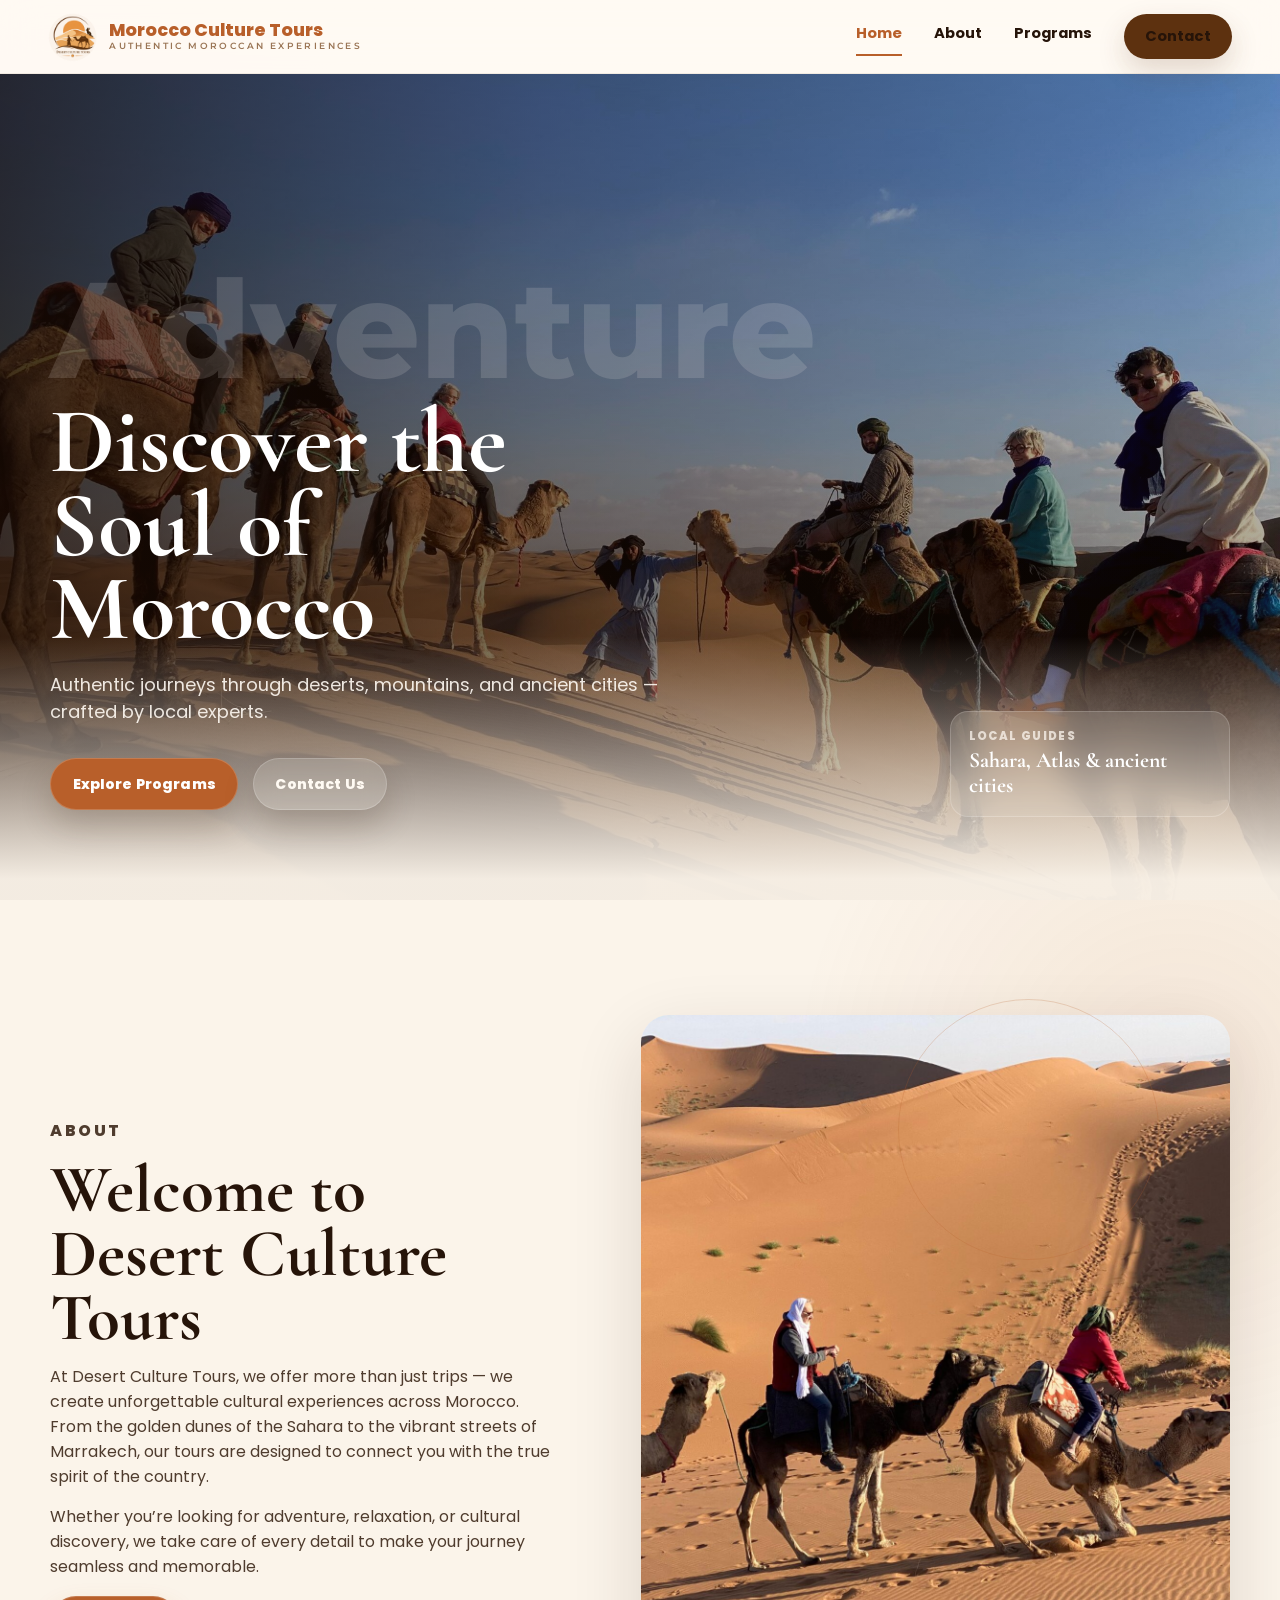
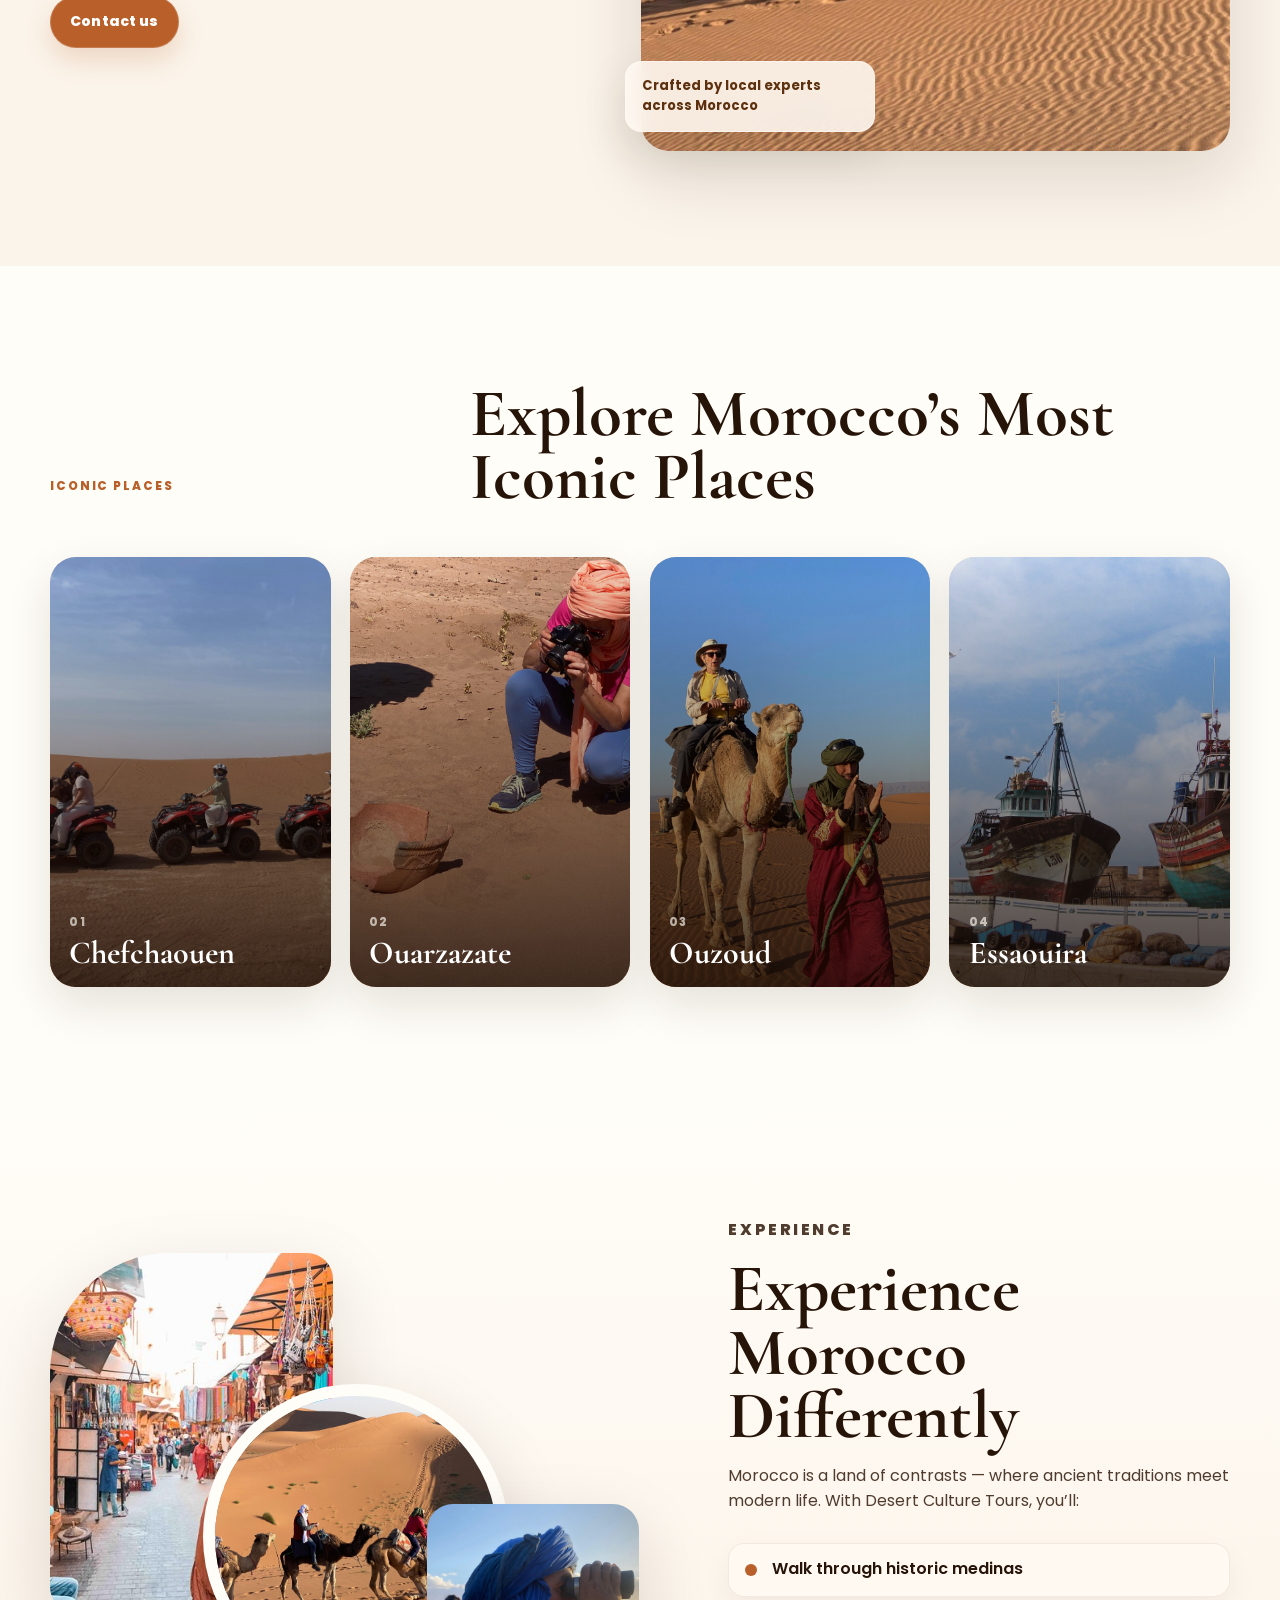
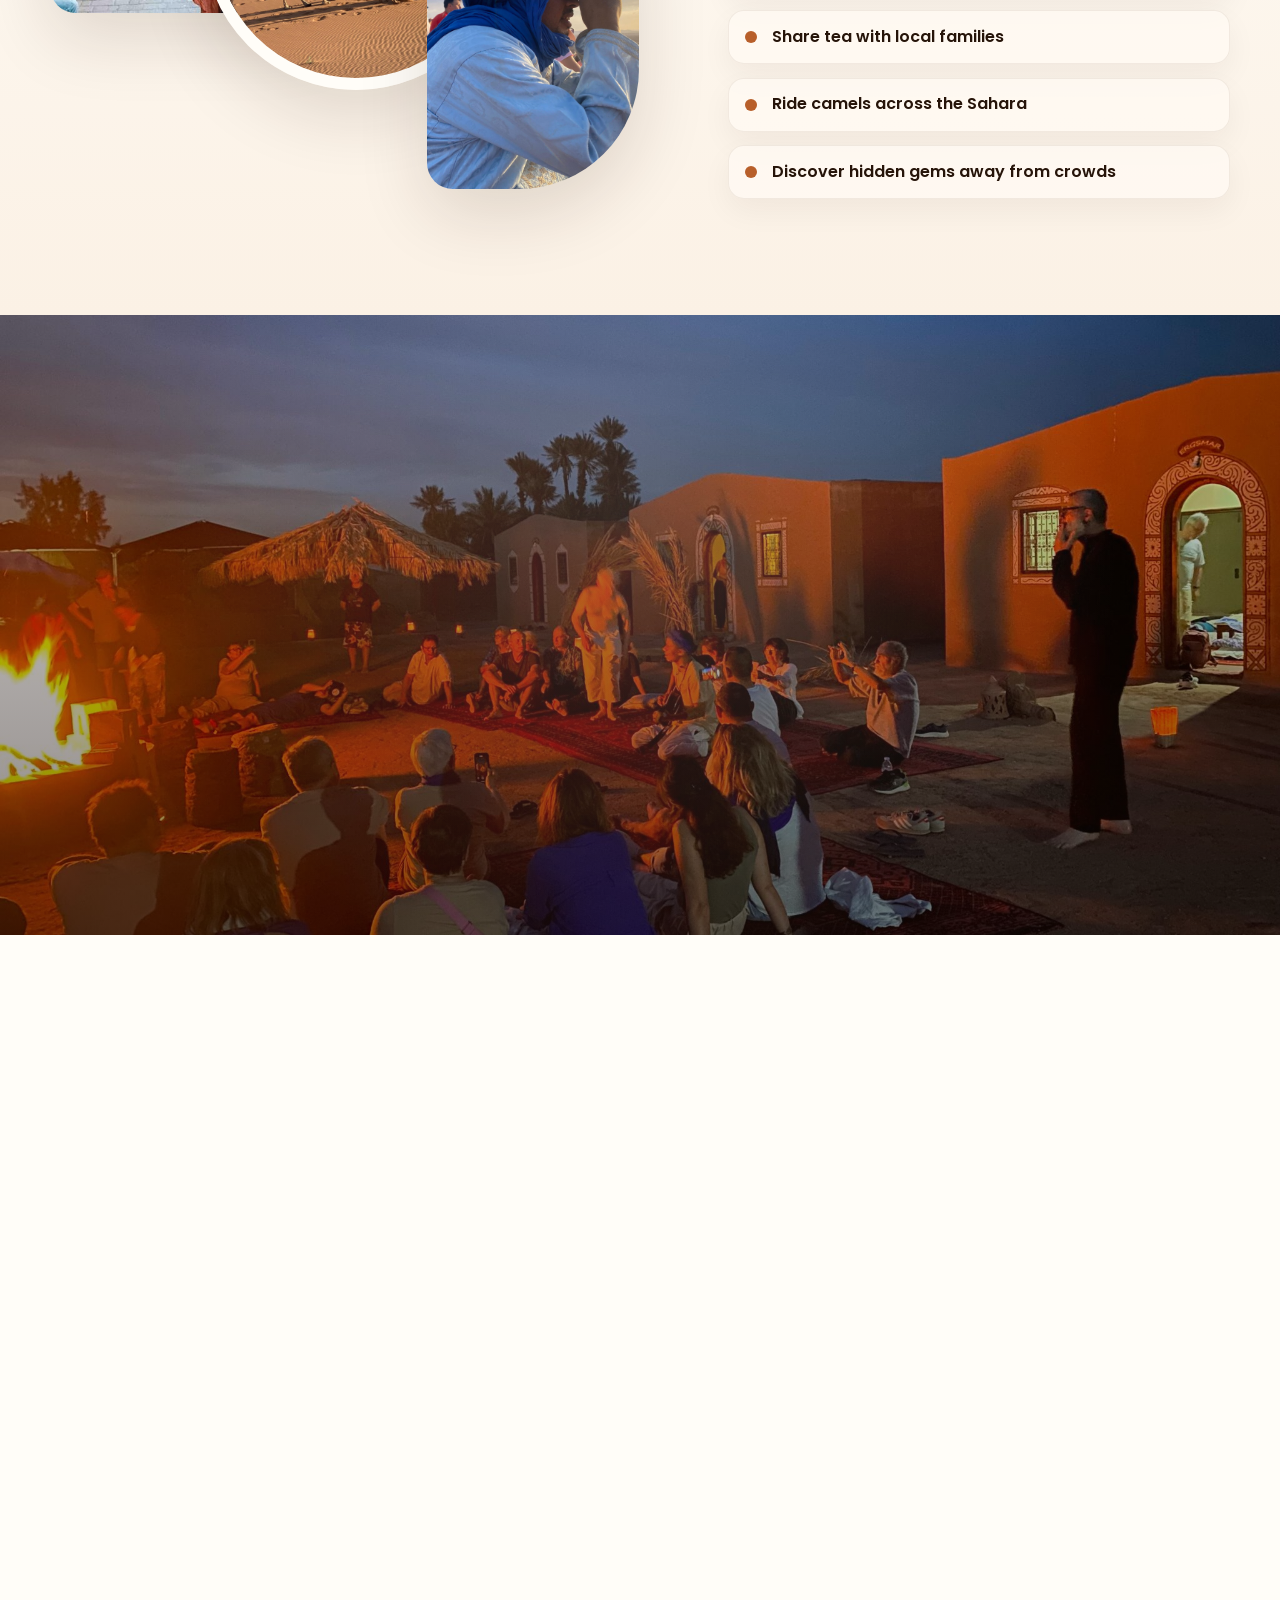
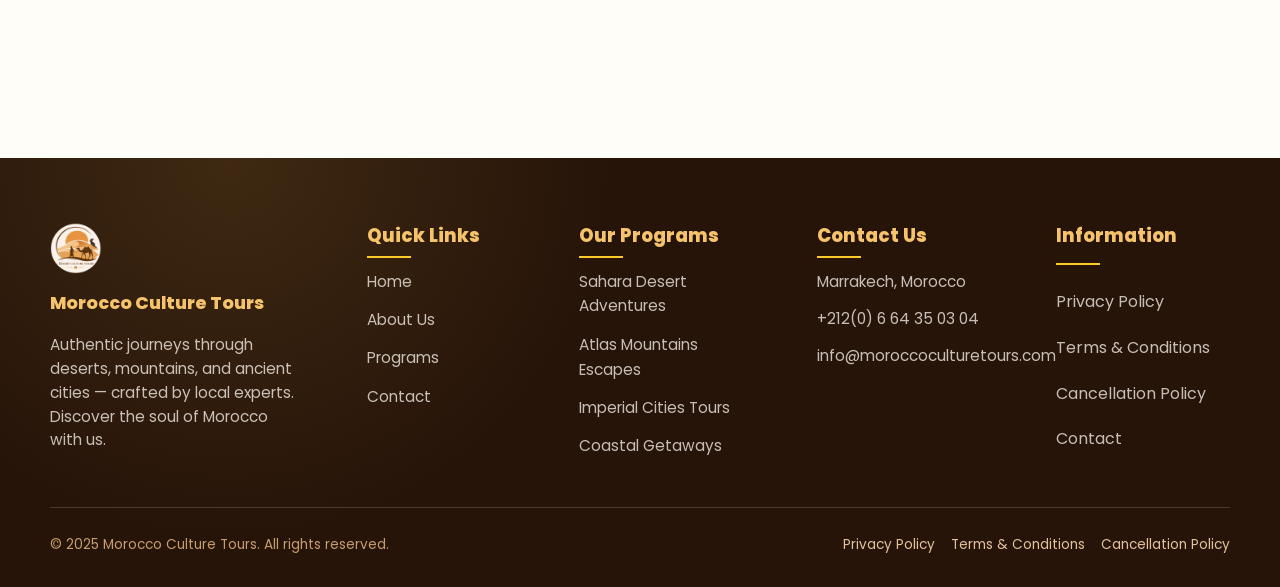
==== commit a3e76e53: "o" ====
--- a/index.html
+++ b/index.html
@@ -218,12 +218,7 @@
               Authentic journeys through deserts, mountains, and ancient cities &mdash; crafted by local experts.
               Discover the soul of Morocco with us.
             </div>
-            <div class="mct-footer-social">
-              <span aria-label="Facebook">F</span>
-              <span aria-label="Instagram">I</span>
-              <span aria-label="Twitter">T</span>
-              <span aria-label="TripAdvisor">*</span>
-            </div>
+           
           </div>
           <div>
             <h4>Quick Links</h4>
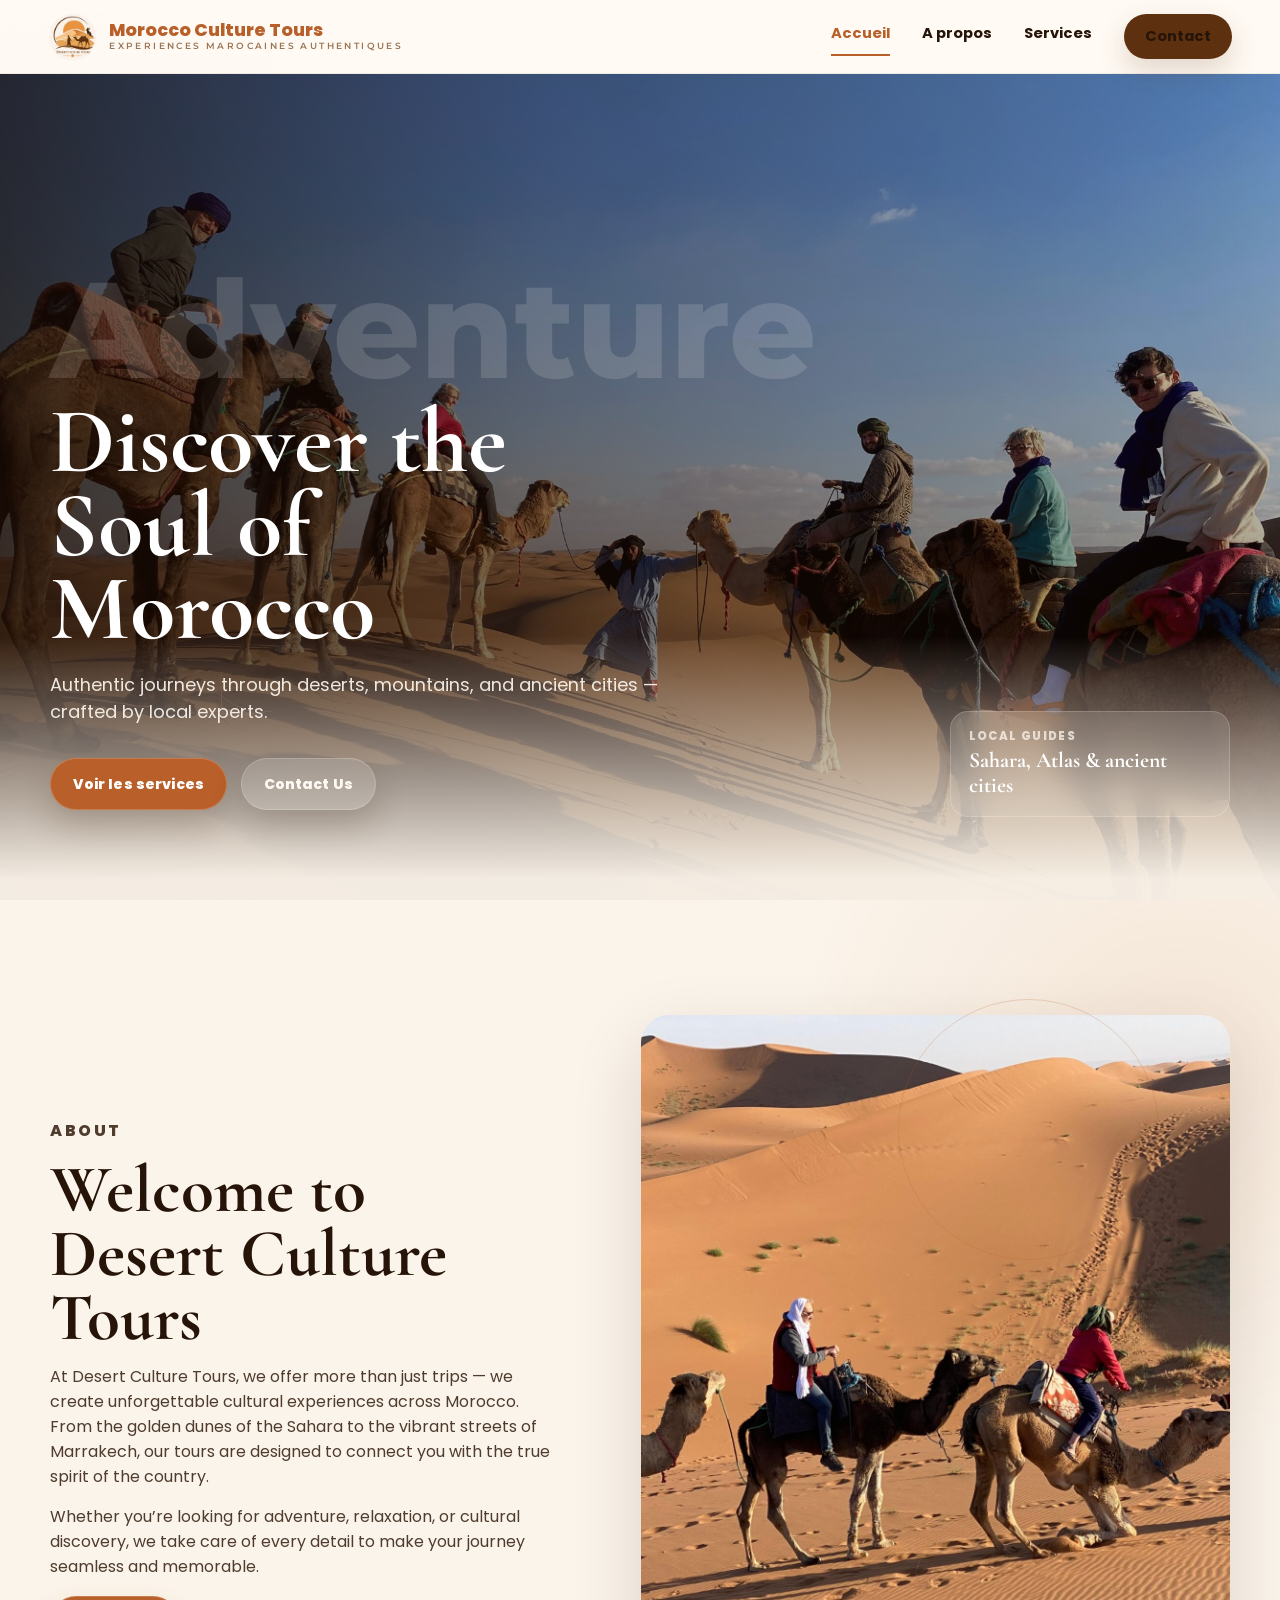
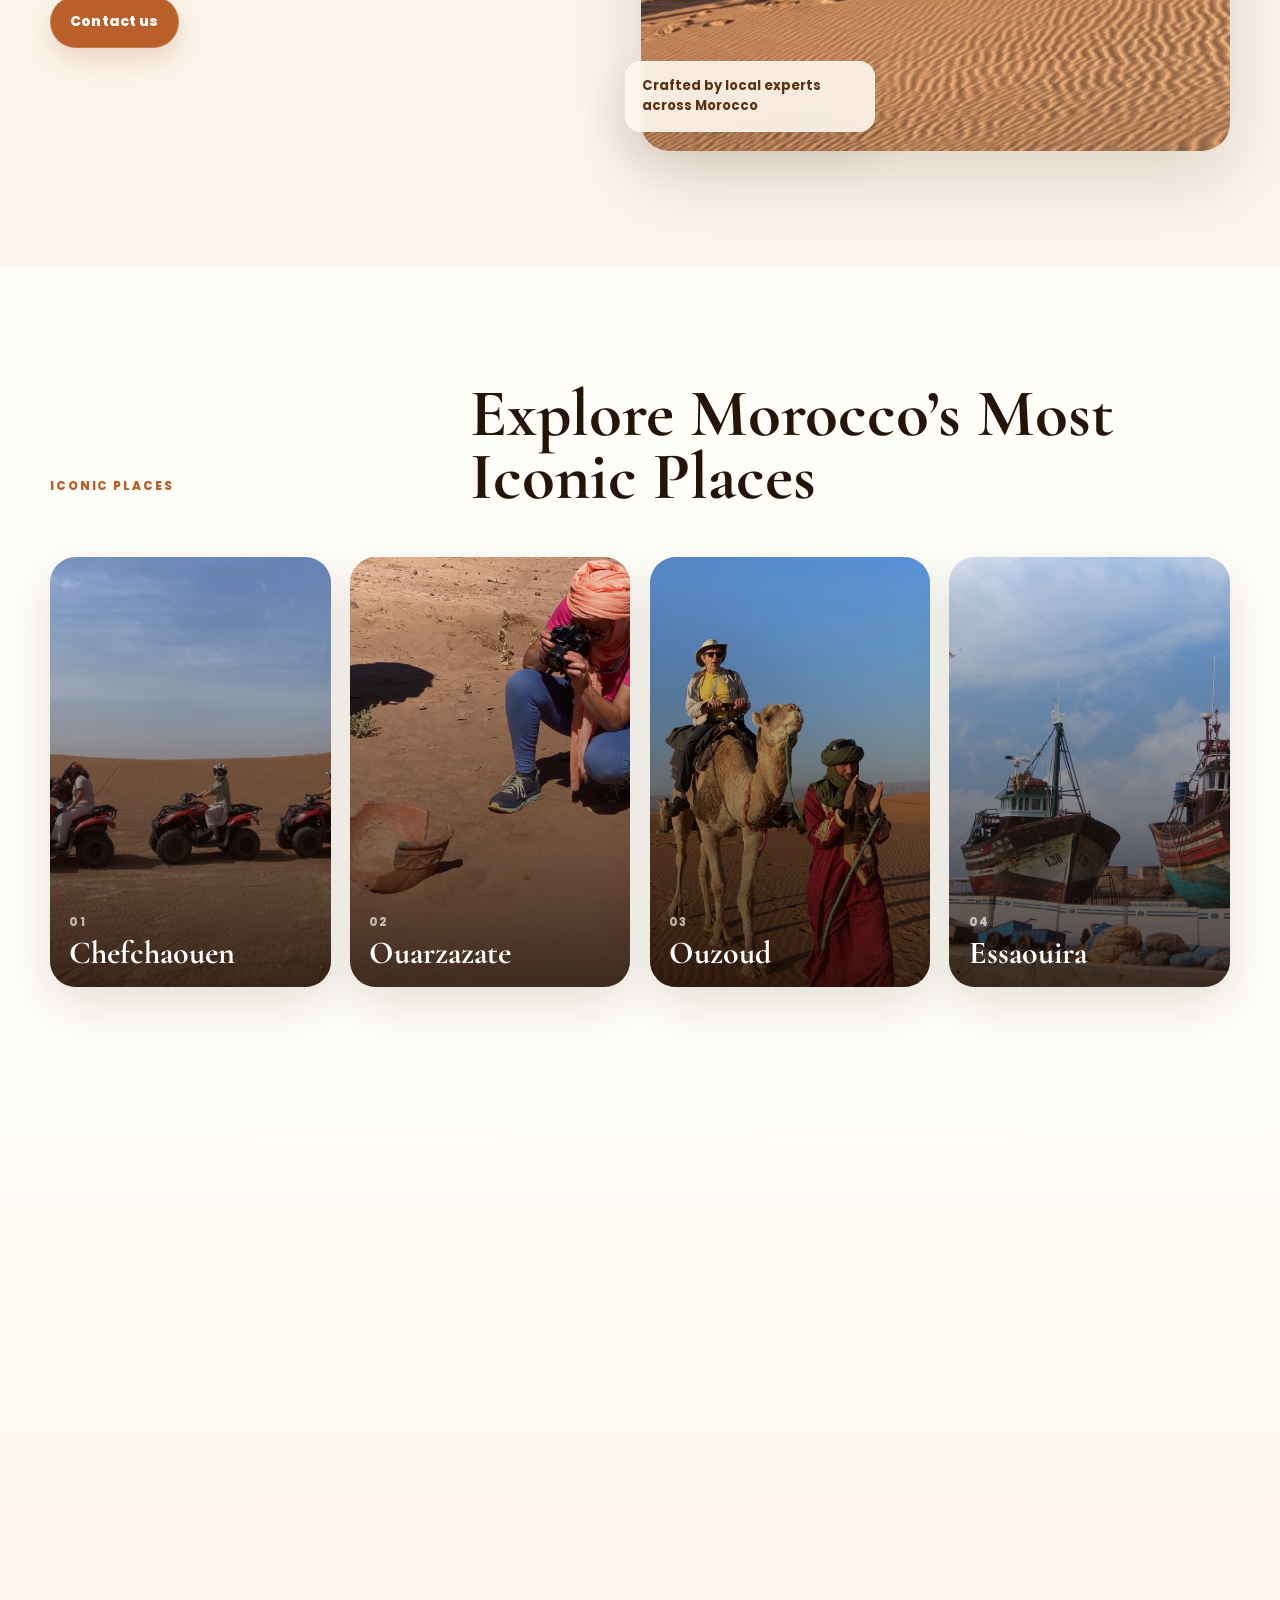
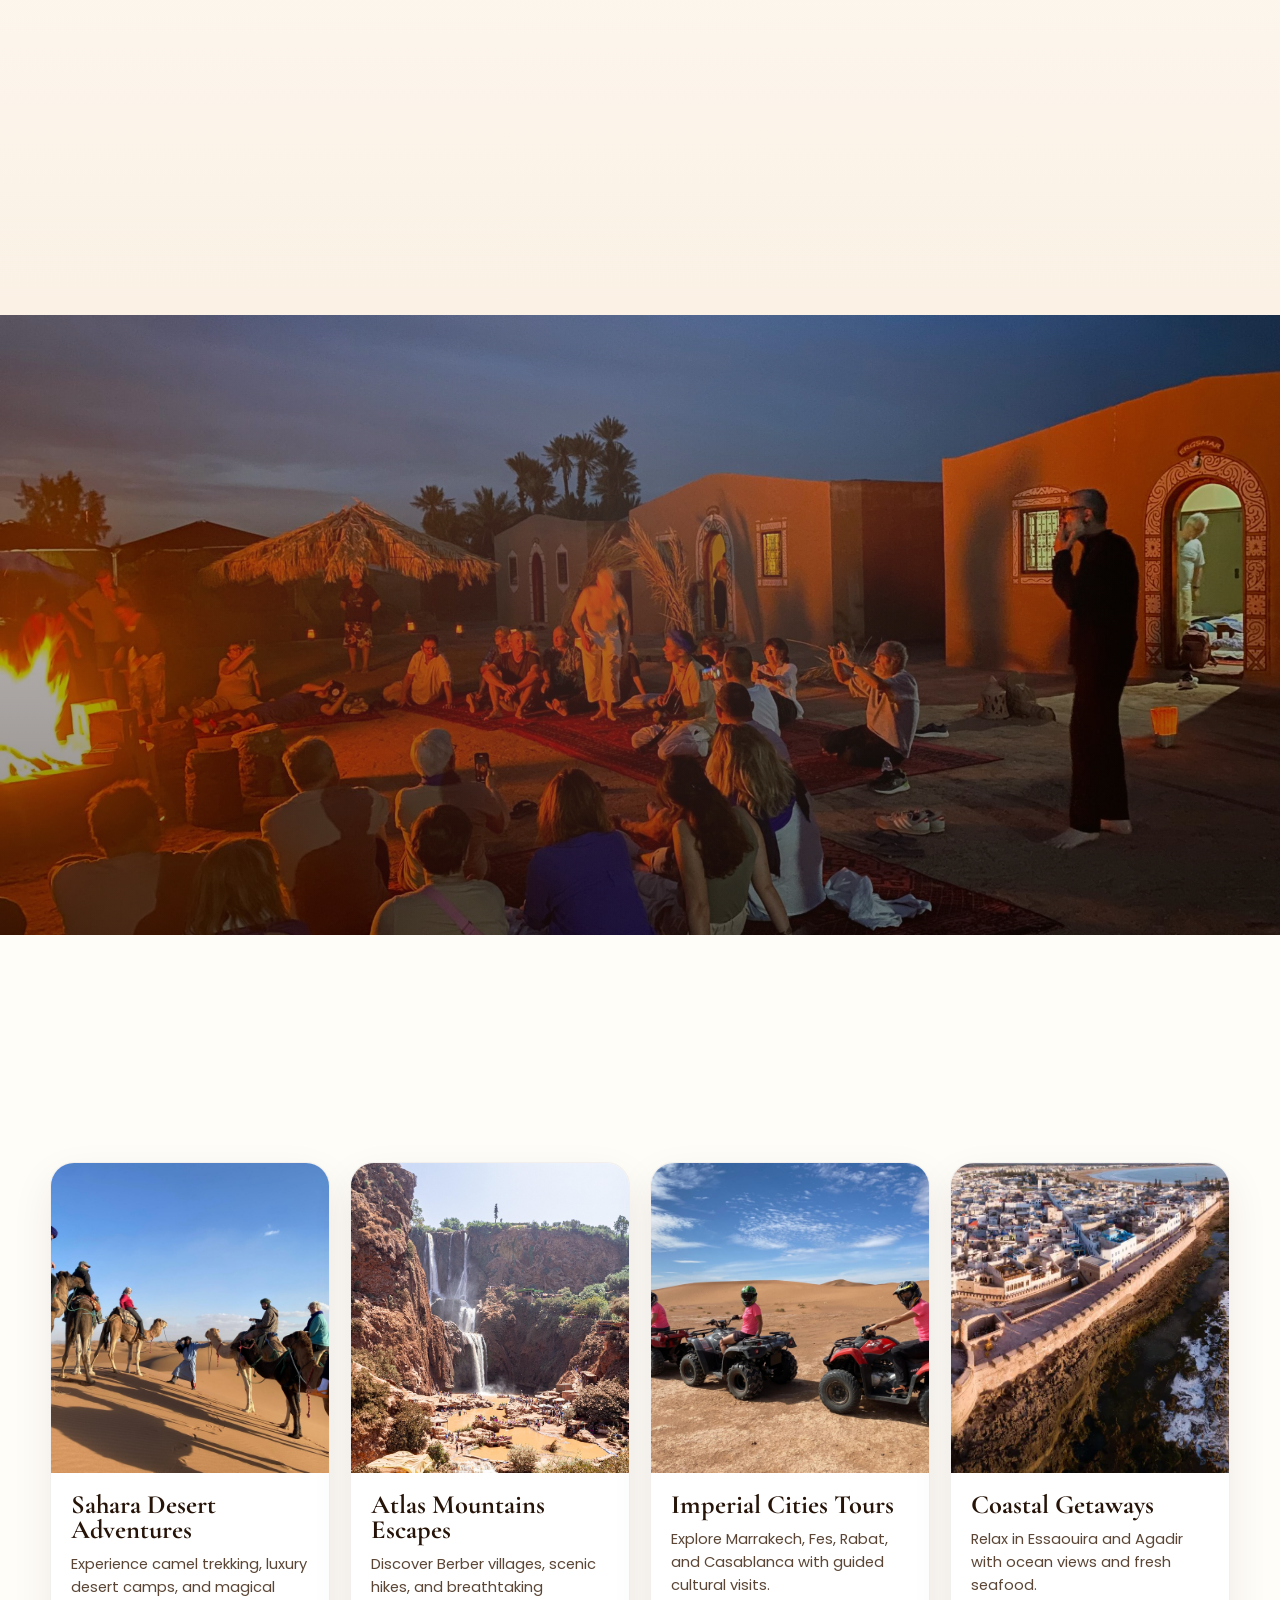
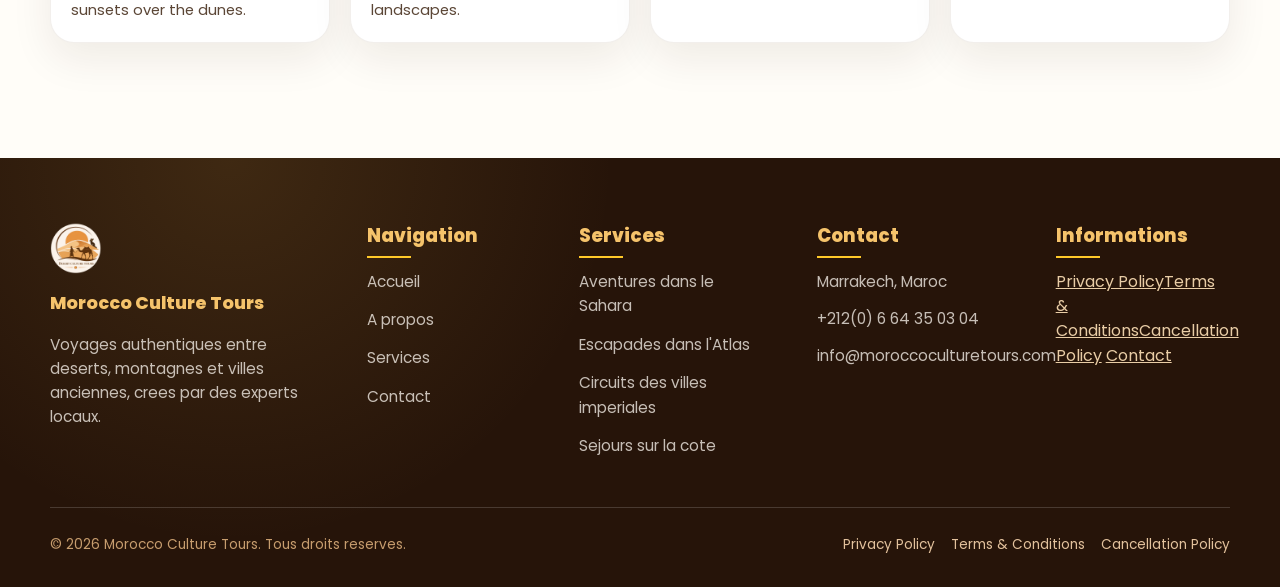
==== commit adb3bc0c: "jungle changes" ====
--- a/index.html
+++ b/index.html
@@ -1,5 +1,5 @@
-﻿<!DOCTYPE html>
-<html lang="en">
+<!DOCTYPE html>
+<html lang="fr">
   <head>
     <meta charset="UTF-8" />
     <meta name="viewport" content="width=device-width, initial-scale=1.0" />
@@ -9,7 +9,7 @@
       content="Authentic journeys through deserts, mountains, and ancient cities crafted by local Morocco travel experts."
     />
     <link rel="canonical" href="https://desertculturetours.dreamhosters.com/" />
-    <link rel="icon" href="assets/images/logo.png" />
+    <link rel="icon" href="assets/img/logo.png" />
     <link rel="preconnect" href="https://fonts.googleapis.com" />
     <link rel="preconnect" href="https://fonts.gstatic.com" crossorigin />
     <link
@@ -20,33 +20,13 @@
   </head>
   <body class="home-page premium-home">
     <a class="skip-link" href="#main">Skip to content</a>
-
-    <header class="mct-header premium-header">
-      <a class="mct-brand" href="index.html" aria-label="Morocco Culture Tours home">
-        <img src="assets/images/logo.png" alt="Morocco Culture Tours Logo" width="64" height="64" />
-        <span class="mct-site-name">
-          <span class="main-name">Morocco Culture Tours</span>
-          <span class="sub-name">Authentic Moroccan Experiences</span>
-        </span>
-      </a>
-      <button class="mct-toggle" type="button" aria-label="Open menu" aria-expanded="false" aria-controls="mainNav">
-        <span></span><span></span><span></span>
-      </button>
-      <nav aria-label="Primary navigation">
-        <ul class="mct-nav" id="mainNav">
-          <li class="active"><a href="index.html">Home</a></li>
-          <li><a href="about.html">About</a></li>
-          <li><a href="programs.html">Programs</a></li>
-          <li><a href="contact.html" class="mct-contact-btn">Contact</a></li>
-        </ul>
-      </nav>
-    </header>
+    <div id="site-header"></div>
 
     <main id="main">
       <section class="lux-hero" aria-labelledby="hero-title">
         <img
           class="lux-hero-media"
-          src="assets/images/hero-sahara.jpeg"
+          src="assets/img/hero-sahara.jpeg"
           width="2048"
           height="1536"
           alt="Travelers riding camels through Sahara dunes"
@@ -59,7 +39,7 @@
             Authentic journeys through deserts, mountains, and ancient cities &mdash; crafted by local experts.
           </p>
           <div class="hero-actions" aria-label="Home page actions">
-            <a class="lux-button" href="programs.html">Explore Programs</a>
+            <a class="lux-button" href="services.html">Voir les services</a>
             <a class="lux-button secondary" href="contact.html">Contact Us</a>
           </div>
         </div>
@@ -86,7 +66,7 @@
             <a class="lux-button compact" href="contact.html">Contact us</a>
           </div>
           <figure class="lux-image-stack reveal">
-            <img src="assets/images/about-story.jpeg" width="2048" height="1536" alt="Camel caravan crossing Sahara dunes" />
+            <img src="assets/img/about-story.jpeg" width="2048" height="1536" alt="Camel caravan crossing Sahara dunes" />
             <figcaption>Crafted by local experts across Morocco</figcaption>
           </figure>
         </div>
@@ -100,28 +80,28 @@
           </div>
           <div class="lux-destination-grid">
             <article class="lux-destination-card reveal">
-              <img src="assets/images/chefchaouen.jpeg" width="1024" height="1024" alt="Chefchaouen blue city streets" />
+              <img src="assets/img/chefchaouen.jpeg" width="1024" height="1024" alt="Chefchaouen blue city streets" />
               <div>
                 <span>01</span>
                 <h3>Chefchaouen</h3>
               </div>
             </article>
             <article class="lux-destination-card reveal">
-              <img src="assets/images/ouarzazate.jpeg" width="1536" height="2048" alt="Ouarzazate desert architecture" />
+              <img src="assets/img/ouarzazate.jpeg" width="1536" height="2048" alt="Ouarzazate desert architecture" />
               <div>
                 <span>02</span>
                 <h3>Ouarzazate</h3>
               </div>
             </article>
             <article class="lux-destination-card reveal">
-              <img src="assets/images/ouzoud.jpeg" width="1536" height="2048" alt="Ouzoud waterfalls surrounded by cliffs" />
+              <img src="assets/img/ouzoud.jpeg" width="1536" height="2048" alt="Ouzoud waterfalls surrounded by cliffs" />
               <div>
                 <span>03</span>
                 <h3>Ouzoud</h3>
               </div>
             </article>
             <article class="lux-destination-card reveal">
-              <img src="assets/images/essaouira.jpg" width="1280" height="960" alt="Essaouira coastal medina and ocean" />
+              <img src="assets/img/essaouira.jpg" width="1280" height="960" alt="Essaouira coastal medina and ocean" />
               <div>
                 <span>04</span>
                 <h3>Essaouira</h3>
@@ -134,9 +114,9 @@
       <section class="lux-section lux-experience" aria-labelledby="experience-title">
         <div class="lux-container lux-split reverse">
           <div class="experience-collage reveal" aria-label="Moroccan travel moments">
-            <img class="collage-main" src="assets/images/program-zagora.jpg" width="1024" height="768" alt="Camel ride in the Moroccan desert" />
-            <img class="collage-round" src="assets/images/about-story.jpeg" width="2048" height="1536" alt="Travelers with camels in the Sahara" />
-            <img class="collage-small" src="assets/images/about-hero.jpeg" width="2048" height="1536" alt="Local guide in the desert" />
+            <img class="collage-main" src="assets/img/program-zagora.jpg" width="1024" height="768" alt="Camel ride in the Moroccan desert" />
+            <img class="collage-round" src="assets/img/about-story.jpeg" width="2048" height="1536" alt="Travelers with camels in the Sahara" />
+            <img class="collage-small" src="assets/img/about-hero.jpeg" width="2048" height="1536" alt="Local guide in the desert" />
           </div>
           <div class="lux-copy reveal">
             <p class="eyebrow">Experience</p>
@@ -155,7 +135,7 @@
       </section>
 
       <section class="lux-cta" aria-labelledby="cta-title">
-        <img src="assets/images/program-ouzoud.jpeg" width="1884" height="850" alt="Golden Sahara dunes at sunset" />
+        <img src="assets/img/program-ouzoud.jpeg" width="1884" height="850" alt="Golden Sahara dunes at sunset" />
         <div class="lux-cta-overlay"></div>
         <div class="lux-cta-content reveal">
           <p class="eyebrow">Plan Your Journey</p>
@@ -170,32 +150,32 @@
           <div class="lux-section-head reveal">
             <p class="eyebrow">Signature Tours</p>
             <h2 id="tours-title">Our Most Popular Tours</h2>
-            <a class="lux-text-link" href="programs.html">Discover more</a>
+            <a class="lux-text-link" href="services.html">Decouvrir plus</a>
           </div>
           <div class="lux-tour-grid">
             <article class="lux-tour-card reveal">
-              <img src="assets/images/hero-sahara.jpeg" width="2048" height="1536" alt="Sahara Desert Adventures" />
+              <img src="assets/img/hero-sahara.jpeg" width="2048" height="1536" alt="Sahara Desert Adventures" />
               <div>
                 <h3>Sahara Desert Adventures</h3>
                 <p>Experience camel trekking, luxury desert camps, and magical sunsets over the dunes.</p>
               </div>
             </article>
             <article class="lux-tour-card reveal">
-              <img src="assets/images/program-atlas.jpg" width="1024" height="768" alt="Atlas Mountains Escapes" />
+              <img src="assets/img/program-atlas.jpg" width="1024" height="768" alt="Atlas Mountains Escapes" />
               <div>
                 <h3>Atlas Mountains Escapes</h3>
                 <p>Discover Berber villages, scenic hikes, and breathtaking landscapes.</p>
               </div>
             </article>
             <article class="lux-tour-card reveal">
-              <img src="assets/images/program-imperial.jpeg" width="1024" height="768" alt="Imperial Cities Tours" />
+              <img src="assets/img/program-imperial.jpeg" width="1024" height="768" alt="Imperial Cities Tours" />
               <div>
                 <h3>Imperial Cities Tours</h3>
                 <p>Explore Marrakech, Fes, Rabat, and Casablanca with guided cultural visits.</p>
               </div>
             </article>
             <article class="lux-tour-card reveal">
-              <img src="assets/images/program-essaouira.webp" width="1000" height="667" alt="Coastal Getaways" />
+              <img src="assets/img/program-essaouira.webp" width="1000" height="667" alt="Coastal Getaways" />
               <div>
                 <h3>Coastal Getaways</h3>
                 <p>Relax in Essaouira and Agadir with ocean views and fresh seafood.</p>
@@ -205,63 +185,7 @@
         </div>
       </section>
     </main>
-
-    <footer class="mct-footer premium-footer">
-      <div class="mct-footer-container">
-        <div class="mct-footer-grid">
-          <div class="mct-footer-brand">
-            <div class="mct-footer-logo">
-              <img src="assets/images/logo.png" alt="Morocco Culture Tours Logo" />
-              <span class="site-name">Morocco Culture Tours</span>
-            </div>
-            <div class="mct-footer-tagline">
-              Authentic journeys through deserts, mountains, and ancient cities &mdash; crafted by local experts.
-              Discover the soul of Morocco with us.
-            </div>
-           
-          </div>
-          <div>
-            <h4>Quick Links</h4>
-            <ul class="mct-footer-links">
-              <li><a href="index.html">Home</a></li>
-              <li><a href="about.html">About Us</a></li>
-              <li><a href="programs.html">Programs</a></li>
-              <li><a href="contact.html">Contact</a></li>
-            </ul>
-          </div>
-          <div>
-            <h4>Our Programs</h4>
-            <ul class="mct-footer-links">
-              <li><a href="programs.html">Sahara Desert Adventures</a></li>
-              <li><a href="programs.html">Atlas Mountains Escapes</a></li>
-              <li><a href="programs.html">Imperial Cities Tours</a></li>
-              <li><a href="programs.html">Coastal Getaways</a></li>
-            </ul>
-          </div>
-          <div class="mct-footer-contact">
-            <h4>Contact Us</h4>
-            <p>Marrakech, Morocco</p>
-            <p>+212(0) 6 64 35 03 04</p>
-            <p>info@moroccoculturetours.com</p>
-          </div>
-          <nav aria-label="Information">
-            <h3>Information</h3>
-            <a href="privacy-policy.html">Privacy Policy</a>
-            <a href="terms.html">Terms &amp; Conditions</a>
-            <a href="cancellation-policy.html">Cancellation Policy</a>
-            <a href="contact.html">Contact</a>
-          </nav>
-        </div>
-        <div class="mct-footer-bottom">
-          <div>&copy; 2025 Morocco Culture Tours. All rights reserved.</div>
-          <div class="mct-footer-bottom-links">
-            <a href="privacy-policy.html">Privacy Policy</a>
-            <a href="terms.html">Terms &amp; Conditions</a>
-            <a href="cancellation-policy.html">Cancellation Policy</a>
-          </div>
-        </div>
-      </div>
-    </footer>
+    <div id="site-footer"></div>
     <script src="assets/js/script.js"></script>
   </body>
 </html>
--- a/assets/css/style.css
+++ b/assets/css/style.css
@@ -223,7 +223,7 @@
   bottom: 5%;
   width: min(33vw, 440px);
   aspect-ratio: 0.55;
-  background: url("../images/morocco-detail.png") center bottom / contain no-repeat;
+  background: url("../img/morocco-detail.png") center bottom / contain no-repeat;
   z-index: 2;
 }
 
@@ -327,7 +327,7 @@
 
 .programs-hero {
   min-height: 900px;
-  background-image: url("../images/clone-programs-hero.png");
+  background-image: url("../img/clone-programs-hero.png");
   background-position: center top;
 }
 
@@ -360,7 +360,7 @@
 }
 
 .about-hero {
-  background-image: url("../images/clone-about-hero.png");
+  background-image: url("../img/clone-about-hero.png");
   background-position: center top;
 }
 
@@ -655,7 +655,7 @@
   width: 48%;
   aspect-ratio: 1;
   border-radius: 50%;
-  background-image: url("../images/program-zagora.jpg");
+  background-image: url("../img/program-zagora.jpg");
 }
 
 .experience-image::after {
@@ -664,7 +664,7 @@
   width: 36%;
   height: 300px;
   border-radius: 12px 12px 90px 12px;
-  background-image: url("../images/about-hero.jpeg");
+  background-image: url("../img/about-hero.jpeg");
 }
 
 .check-list {
@@ -698,12 +698,12 @@
   position: relative;
   min-height: 760px;
   overflow: hidden;
-  background: #fff url("../images/clone-desert-band.png") center bottom / cover no-repeat;
+  background: #fff url("../img/clone-desert-band.png") center bottom / cover no-repeat;
 }
 
 .about-page .desert-cta {
   min-height: 850px;
-  background-image: url("../images/clone-about-book-band.png");
+  background-image: url("../img/clone-about-book-band.png");
   background-position: center top;
 }
 
@@ -1014,7 +1014,7 @@
   min-height: 690px;
   overflow: hidden;
   border-radius: 7px;
-  background: #123 url("../images/clone-contact-desert.png") center top / cover no-repeat;
+  background: #123 url("../img/clone-contact-desert.png") center top / cover no-repeat;
 }
 
 .contact-visual::before {
